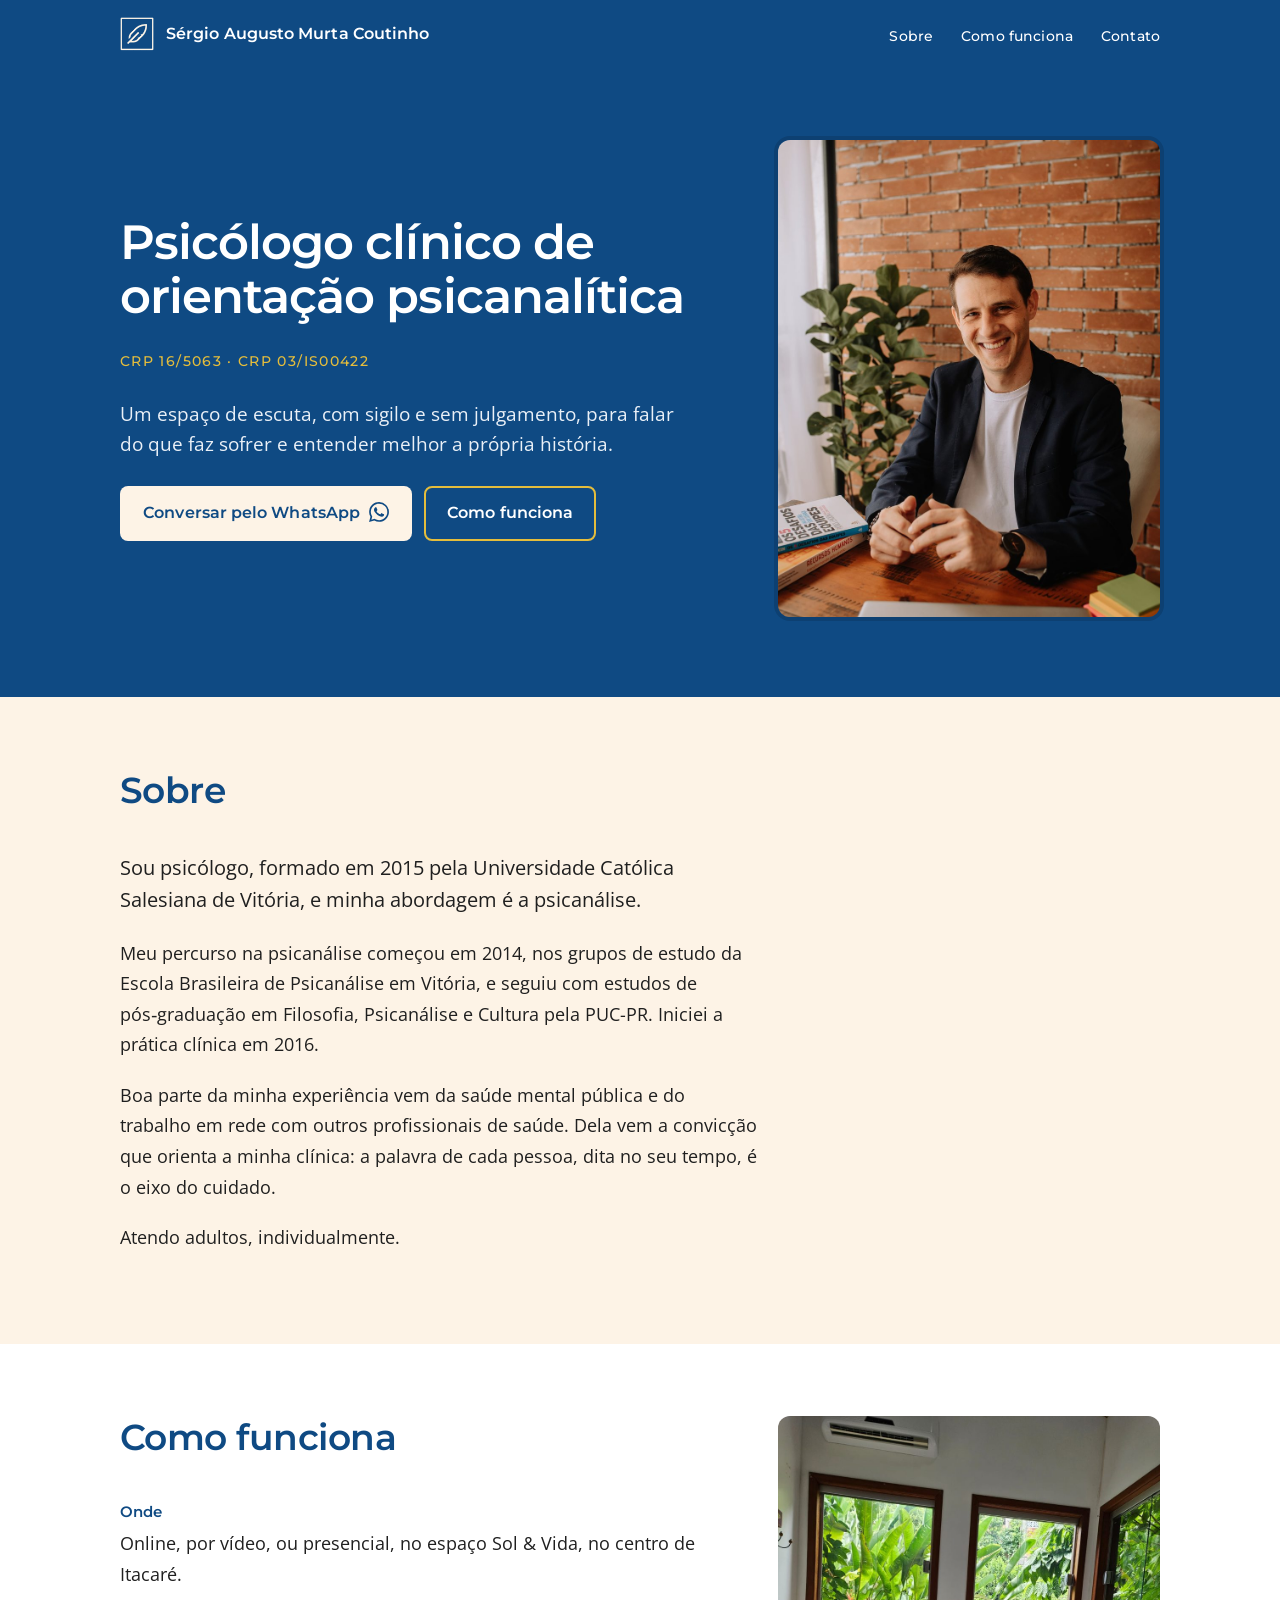
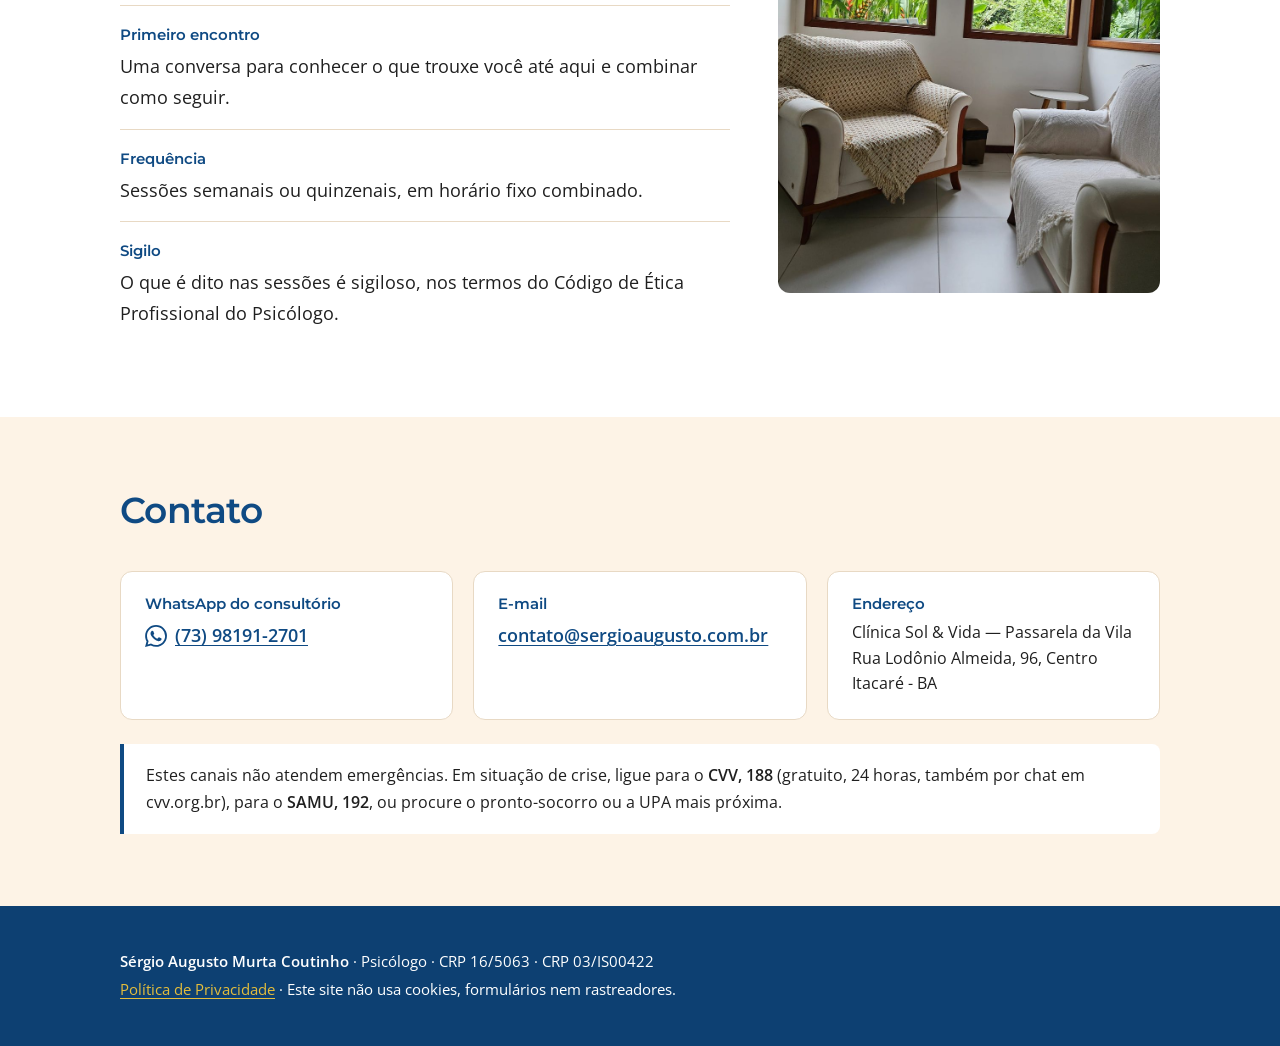
==== index.html @ 59d28454 "Site: botao do topo volta a dizer Conversar pelo WhatsApp" ====
<!doctype html>
<html lang="pt-BR">
<head>
<meta charset="utf-8">
<meta name="viewport" content="width=device-width, initial-scale=1">
<title>Sérgio Augusto Murta Coutinho · Psicólogo · Online e em Itacaré (BA)</title>
<meta name="description" content="Sérgio Augusto Murta Coutinho, psicólogo clínico de orientação psicanalítica (CRP 16/5063 · CRP 03/IS00422). Atendimento de adultos online e em Itacaré (BA).">
<meta http-equiv="Content-Security-Policy" content="default-src 'self'; img-src 'self'; style-src 'self' 'unsafe-inline'; font-src 'self'; script-src 'none'; object-src 'none'; base-uri 'self'; form-action 'none'">
<meta name="referrer" content="no-referrer">
<meta property="og:title" content="Sérgio Augusto Murta Coutinho · Psicólogo">
<meta property="og:description" content="Psicólogo clínico de orientação psicanalítica. Atendimento online e em Itacaré (BA).">
<meta property="og:image" content="https://sergioaugusto.com.br/assets/img/compartilhar.jpg">
<meta property="og:locale" content="pt_BR">
<meta property="og:url" content="https://sergioaugusto.com.br/">
<meta property="og:type" content="website">
<link rel="icon" href="/favicon.png" type="image/png">
<link rel="preload" href="/assets/fontes/OpenSans.woff2" as="font" type="font/woff2" crossorigin>
<link rel="preload" href="/assets/fontes/Montserrat.woff2" as="font" type="font/woff2" crossorigin>
<link rel="stylesheet" href="/assets/estilo.css">
</head>
<body>
<a class="pular" href="#conteudo">Pular para o conteúdo</a>

<header class="topo">
  <div class="conteiner">
    <a class="marca" href="/"><img src="/assets/img/pena.png" alt="" width="36" height="36">Sérgio Augusto Murta Coutinho</a>
    <nav aria-label="Seções"><ul class="menu">
      <li><a href="#sobre">Sobre</a></li>
      <li><a href="#como-funciona">Como funciona</a></li>
      <li><a href="#contato">Contato</a></li>
    </ul></nav>
  </div>
</header>

<main id="conteudo">
  <section class="inicio" id="inicio">
    <div class="conteiner duas">
      <div>
        <h1>Psicólogo clínico de orientação psicanalítica</h1>
        <p class="linha-prof">CRP 16/5063 · CRP 03/IS00422</p>
        <p class="resumo">Um espaço de escuta, com sigilo e sem julgamento, para falar do que faz sofrer e entender melhor a própria história.</p>
        <div class="acoes">
          <a class="botao" href="https://wa.me/5573981912701">Conversar pelo WhatsApp<svg class="icone" viewBox="0 0 24 24" width="20" height="20" aria-hidden="true" focusable="false"><path fill="currentColor" d="M17.472 14.382c-.297-.149-1.758-.867-2.03-.967-.273-.099-.471-.148-.67.15-.197.297-.767.966-.94 1.164-.173.199-.347.223-.644.075-.297-.15-1.255-.463-2.39-1.475-.883-.788-1.48-1.761-1.653-2.059-.173-.297-.018-.458.13-.606.134-.133.298-.347.446-.52.149-.174.198-.298.298-.497.099-.198.05-.371-.025-.52-.075-.149-.669-1.612-.916-2.207-.242-.579-.487-.5-.669-.51-.173-.008-.371-.01-.57-.01-.198 0-.52.074-.792.372-.272.297-1.04 1.016-1.04 2.479 0 1.462 1.065 2.875 1.213 3.074.149.198 2.096 3.2 5.077 4.487.709.306 1.262.489 1.694.625.712.227 1.36.195 1.871.118.571-.085 1.758-.719 2.006-1.413.248-.694.248-1.289.173-1.413-.074-.124-.272-.198-.57-.347m-5.421 7.403h-.004a9.87 9.87 0 01-5.031-1.378l-.361-.214-3.741.982.998-3.648-.235-.374a9.86 9.86 0 01-1.51-5.26c.001-5.45 4.436-9.884 9.888-9.884 2.64 0 5.122 1.03 6.988 2.898a9.825 9.825 0 012.893 6.994c-.003 5.45-4.437 9.884-9.885 9.884m8.413-18.297A11.815 11.815 0 0012.05 0C5.495 0 .16 5.335.157 11.892c0 2.096.547 4.142 1.588 5.945L.057 24l6.305-1.654a11.882 11.882 0 005.683 1.448h.005c6.554 0 11.89-5.335 11.893-11.893a11.821 11.821 0 00-3.48-8.413z"/></svg></a>
          <a class="botao secundario" href="#como-funciona">Como funciona</a>
        </div>
      </div>
      <img class="retrato" src="/assets/img/sergio-augusto.jpg" width="900" height="1125" alt="Sérgio Augusto Murta Coutinho sentado à mesa de trabalho, sorrindo.">
    </div>
  </section>

  <section id="sobre">
    <div class="conteiner leitura-sobre">
      <h2>Sobre</h2>
      <div class="leitura">
      <p class="abre">Sou psicólogo, formado em 2015 pela Universidade Católica Salesiana de Vitória, e minha abordagem é a psicanálise.</p>
      <p>Meu percurso na psicanálise começou em 2014, nos grupos de estudo da Escola Brasileira de Psicanálise em Vitória, e seguiu com estudos de pós&#8209;graduação em Filosofia, Psicanálise e Cultura pela PUC-PR. Iniciei a prática clínica em 2016.</p>
      <p>Boa parte da minha experiência vem da saúde mental pública e do trabalho em rede com outros profissionais de saúde. Dela vem a convicção que orienta a minha clínica: a palavra de cada pessoa, dita no seu tempo, é o eixo do cuidado.</p>
      <p>Atendo adultos, individualmente.</p>
      </div>
    </div>
  </section>

  <section id="como-funciona" class="alterna">
    <div class="conteiner duas">
      <div>
        <h2>Como funciona</h2>
        <ul class="passos">
          <li><strong>Onde</strong>Online, por vídeo, ou presencial, no espaço Sol &amp; Vida, no centro de Itacaré.</li>
          <li><strong>Primeiro encontro</strong>Uma conversa para conhecer o que trouxe você até aqui e combinar como seguir.</li>
          <li><strong>Frequência</strong>Sessões semanais ou quinzenais, em horário fixo combinado.</li>
          <li><strong>Sigilo</strong>O que é dito nas sessões é sigiloso, nos termos do Código de Ética Profissional do Psicólogo.</li>
        </ul>
      </div>
      <img class="foto" src="/assets/img/sala.jpg" width="900" height="1125" alt="Sala de atendimento com duas poltronas claras e janelas voltadas para o verde.">
    </div>
  </section>

  <section id="contato">
    <div class="conteiner">
      <h2>Contato</h2>
      <div class="contatos">
        <div class="cartao"><h3>WhatsApp do consultório</h3><a href="https://wa.me/5573981912701"><svg class="icone" viewBox="0 0 24 24" width="22" height="22" aria-hidden="true" focusable="false"><path fill="currentColor" d="M17.472 14.382c-.297-.149-1.758-.867-2.03-.967-.273-.099-.471-.148-.67.15-.197.297-.767.966-.94 1.164-.173.199-.347.223-.644.075-.297-.15-1.255-.463-2.39-1.475-.883-.788-1.48-1.761-1.653-2.059-.173-.297-.018-.458.13-.606.134-.133.298-.347.446-.52.149-.174.198-.298.298-.497.099-.198.05-.371-.025-.52-.075-.149-.669-1.612-.916-2.207-.242-.579-.487-.5-.669-.51-.173-.008-.371-.01-.57-.01-.198 0-.52.074-.792.372-.272.297-1.04 1.016-1.04 2.479 0 1.462 1.065 2.875 1.213 3.074.149.198 2.096 3.2 5.077 4.487.709.306 1.262.489 1.694.625.712.227 1.36.195 1.871.118.571-.085 1.758-.719 2.006-1.413.248-.694.248-1.289.173-1.413-.074-.124-.272-.198-.57-.347m-5.421 7.403h-.004a9.87 9.87 0 01-5.031-1.378l-.361-.214-3.741.982.998-3.648-.235-.374a9.86 9.86 0 01-1.51-5.26c.001-5.45 4.436-9.884 9.888-9.884 2.64 0 5.122 1.03 6.988 2.898a9.825 9.825 0 012.893 6.994c-.003 5.45-4.437 9.884-9.885 9.884m8.413-18.297A11.815 11.815 0 0012.05 0C5.495 0 .16 5.335.157 11.892c0 2.096.547 4.142 1.588 5.945L.057 24l6.305-1.654a11.882 11.882 0 005.683 1.448h.005c6.554 0 11.89-5.335 11.893-11.893a11.821 11.821 0 00-3.48-8.413z"/></svg>(73) 98191-2701</a></div>
        <div class="cartao"><h3>E-mail</h3><a href="mailto:contato@sergioaugusto.com.br">contato@sergioaugusto.com.br</a></div>
        <div class="cartao"><h3>Endereço</h3><p>Clínica Sol &amp; Vida — Passarela da Vila<br>Rua Lodônio Almeida, 96, Centro<br>Itacaré - BA</p></div>
      </div>
      <p class="aviso">Estes canais não atendem emergências. Em situação de crise, ligue para o <strong>CVV, 188</strong> (gratuito, 24 horas, também por chat em cvv.org.br), para o <strong>SAMU, 192</strong>, ou procure o pronto-socorro ou a UPA mais próxima.</p>
    </div>
  </section>
</main>

<footer class="rodape">
  <div class="conteiner">
    <p><strong>Sérgio Augusto Murta Coutinho</strong> · Psicólogo · CRP 16/5063 · CRP 03/IS00422</p>
    <p><a href="/privacidade/">Política de Privacidade</a> · Este site não usa cookies, formulários nem rastreadores.</p>
  </div>
</footer>
</body>
</html>
---- assets/estilo.css ----
/* Design System Murta — fontes servidas pelo próprio site (OFL, woff2 latino), nenhum serviço externo */
@font-face{font-family:"Montserrat";src:url("fontes/Montserrat.woff2") format("woff2");font-weight:100 900;font-display:swap}
@font-face{font-family:"Open Sans";src:url("fontes/OpenSans.woff2") format("woff2");font-weight:300 800;font-display:swap}

:root{
  --azul:#0F4A83;
  --folhagem:#0D4072;
  --creme:#FDF3E6;
  --dourado:#E4BD3C; /* só sobre azul */
  --tinta:#1F1F1F;
  --tinta-2:#4A4A4A;
  --borda:#E8D9C4;
  --larg:68rem;
  --leitura:40rem;   /* ~70 caracteres por linha */
}
*{box-sizing:border-box}
html{scroll-behavior:smooth;-webkit-text-size-adjust:100%}
body{margin:0;font-family:"Open Sans",system-ui,-apple-system,"Segoe UI",Roboto,sans-serif;font-weight:400;font-size:1.125rem;line-height:1.7;color:var(--tinta);background:var(--creme);-webkit-font-smoothing:antialiased;text-rendering:optimizeLegibility}
h1,h2,h3{font-family:"Montserrat",system-ui,sans-serif;font-weight:600;line-height:1.2;letter-spacing:-.015em;color:var(--azul);margin:0 0 .6em;text-wrap:balance}
h2{font-size:clamp(1.65rem,1.2rem + 1.6vw,2.25rem);margin-bottom:1.1em}
h3{font-size:.95rem;font-weight:600;letter-spacing:0}
p{margin:0 0 1.1em;text-wrap:pretty}
strong{font-weight:600}
a{color:var(--azul);text-underline-offset:3px;text-decoration-thickness:1px}
a:focus-visible,.botao:focus-visible{outline:3px solid var(--dourado);outline-offset:3px}
img{max-width:100%;height:auto;display:block}
.pular{position:absolute;left:-999px}
.pular:focus{left:1rem;top:1rem;background:#fff;padding:.5rem 1rem;z-index:10}
.conteiner{max-width:var(--larg);margin:0 auto;padding:0 1.5rem}

/* Cabeçalho (azul: dourado permitido) */
.topo{background:var(--azul);color:#fff;position:sticky;top:0;z-index:5}
.topo .conteiner{display:flex;align-items:center;justify-content:space-between;gap:1rem;min-height:4.25rem}
.marca{display:flex;align-items:center;gap:.75rem;color:#fff;text-decoration:none;font-family:"Montserrat",sans-serif;font-weight:600;font-size:1rem;letter-spacing:.005em}
.marca img{width:34px;height:34px}
.menu{display:flex;flex-wrap:wrap;gap:.25rem 1.75rem;list-style:none;margin:0;padding:0}
.menu a{color:#fff;text-decoration:none;font-family:"Montserrat",sans-serif;font-weight:500;font-size:.9rem;letter-spacing:.01em}
.menu a:hover{color:var(--dourado)}

/* Início */
.inicio{background:var(--azul);color:#fff;padding:4.5rem 0 5rem}
.inicio .duas{align-items:center}
.inicio h1{color:#fff;font-size:clamp(2rem,1.3rem + 2.6vw,3rem);line-height:1.12;letter-spacing:-.02em;margin-bottom:.55em;max-width:15em}
.linha-prof{font-family:"Montserrat",sans-serif;color:var(--dourado);font-weight:500;letter-spacing:.1em;font-size:.85rem;margin-bottom:1.6rem}
.inicio .resumo{font-size:1.2rem;line-height:1.6;color:#EAF0F7;max-width:30em;margin-bottom:1.6rem}
.inicio .retrato{border-radius:.75rem;box-shadow:0 0 0 4px var(--folhagem)}
.acoes{display:flex;flex-wrap:wrap;gap:.75rem}
.botao{display:inline-block;background:var(--creme);color:var(--azul);font-family:"Montserrat",sans-serif;font-weight:600;font-size:.98rem;letter-spacing:.005em;padding:.9rem 1.45rem;border-radius:.5rem;text-decoration:none}
.botao:hover{background:#fff}
.botao .icone{display:inline-block;vertical-align:-.28em;margin-left:.55rem}
.cartao .icone{display:inline-block;vertical-align:-.3em;margin-right:.5rem}
.botao.secundario{background:transparent;color:#fff;border:2px solid var(--dourado);padding:calc(.9rem - 2px) calc(1.45rem - 2px)}

/* Seções sobre creme (sem dourado) */
section{padding:4.5rem 0;scroll-margin-top:4.5rem}
section.alterna{background:#fff}
.duas{display:grid;grid-template-columns:minmax(0,1.6fr) minmax(0,1fr);gap:3rem;align-items:start}
.leitura{max-width:var(--leitura)}
.abre{font-size:1.25rem;line-height:1.6;color:var(--tinta)}
.foto{border-radius:.75rem}

/* Como funciona: um item por parágrafo, com a palavra-chave em destaque */
.passos{list-style:none;margin:0;padding:0}
.passos li{padding:1rem 0;border-top:1px solid var(--borda)}
.passos li:first-child{border-top:0;padding-top:0}
.passos strong{display:block;font-family:"Montserrat",sans-serif;font-weight:600;font-size:.95rem;color:var(--azul);margin-bottom:.2rem}

/* Contato */
.contatos{display:grid;grid-template-columns:repeat(auto-fit,minmax(16rem,1fr));gap:1.25rem;margin:0 0 1.5rem}
.cartao{background:#fff;border:1px solid var(--borda);border-radius:.75rem;padding:1.4rem 1.5rem}
.cartao h3{font-size:.95rem;color:var(--azul);margin-bottom:.45rem}
.cartao a{font-weight:600;font-size:1.1rem;word-break:break-word}
.cartao p{font-size:1rem;line-height:1.6;margin:0}
.aviso{border-left:4px solid var(--azul);background:#fff;padding:1.1rem 1.4rem;border-radius:0 .5rem .5rem 0;font-size:1rem;margin:0}

/* Marcador de revisão: some quando todo [VERIFICAR] for resolvido */
.verificar{background:#FFF1B8;color:#5A4500;padding:0 .25em;border-radius:.2em;font-weight:600}

/* Rodapé (azul: dourado permitido) */
.rodape{background:var(--folhagem);color:#fff;padding:2.5rem 0;font-size:.92rem;line-height:1.6}
.rodape a{color:var(--dourado)}
.rodape p{margin:.3em 0}

/* Página de privacidade */
.texto-legal{max-width:46rem}
.texto-legal h1{font-size:clamp(1.9rem,1.3rem + 2vw,2.5rem);letter-spacing:-.02em}
.texto-legal h2{font-size:1.3rem;margin:2.4rem 0 .7rem;letter-spacing:-.01em}
.texto-legal h2.parte{font-size:1.75rem;margin-top:3.5rem;padding-top:2rem;border-top:1px solid var(--borda)}
.texto-legal ul{padding-left:1.25rem}
.texto-legal li{margin-bottom:.5rem}
.texto-legal .ficha{background:#fff;border:1px solid var(--borda);border-radius:.75rem;padding:1.25rem 1.5rem;font-size:1rem}
.texto-legal .ficha dl{display:grid;grid-template-columns:max-content 1fr;gap:.6rem 1.25rem;margin:0}
.texto-legal .ficha dt{font-family:"Montserrat",sans-serif;font-weight:600;font-size:.875rem;color:var(--azul);padding-top:.15em;max-width:14rem}
.texto-legal .ficha dd{margin:0}
.texto-legal table{border-collapse:collapse;table-layout:fixed;width:100%;font-size:1rem;line-height:1.55;margin:1rem 0 1.4rem;background:#fff}
.texto-legal th,.texto-legal td{border:1px solid var(--borda);padding:.7rem .85rem;text-align:left;vertical-align:top}
.texto-legal th:first-child,.texto-legal td:first-child{width:52%}
.texto-legal th{font-family:"Montserrat",sans-serif;font-weight:600;font-size:.92rem;color:var(--azul)}

@media (max-width:720px){
  body{font-size:1.0625rem}
  section{padding:3.5rem 0}
  .inicio{padding:2.5rem 0 3.5rem}
  .duas{grid-template-columns:1fr;gap:2rem}
  .inicio .retrato{max-width:18rem;order:-1}
  .inicio .resumo{font-size:1.1rem}
  .abre{font-size:1.15rem}
  .foto{max-width:20rem}
  .menu{display:none} /* em celular a página é curta; a navegação é a rolagem */
  .conteiner{padding:0 1.25rem}
  .texto-legal .ficha dl{grid-template-columns:1fr;gap:.15rem}
  .texto-legal .ficha dd{margin-bottom:.6rem}
}
@media (prefers-reduced-motion:reduce){html{scroll-behavior:auto}}
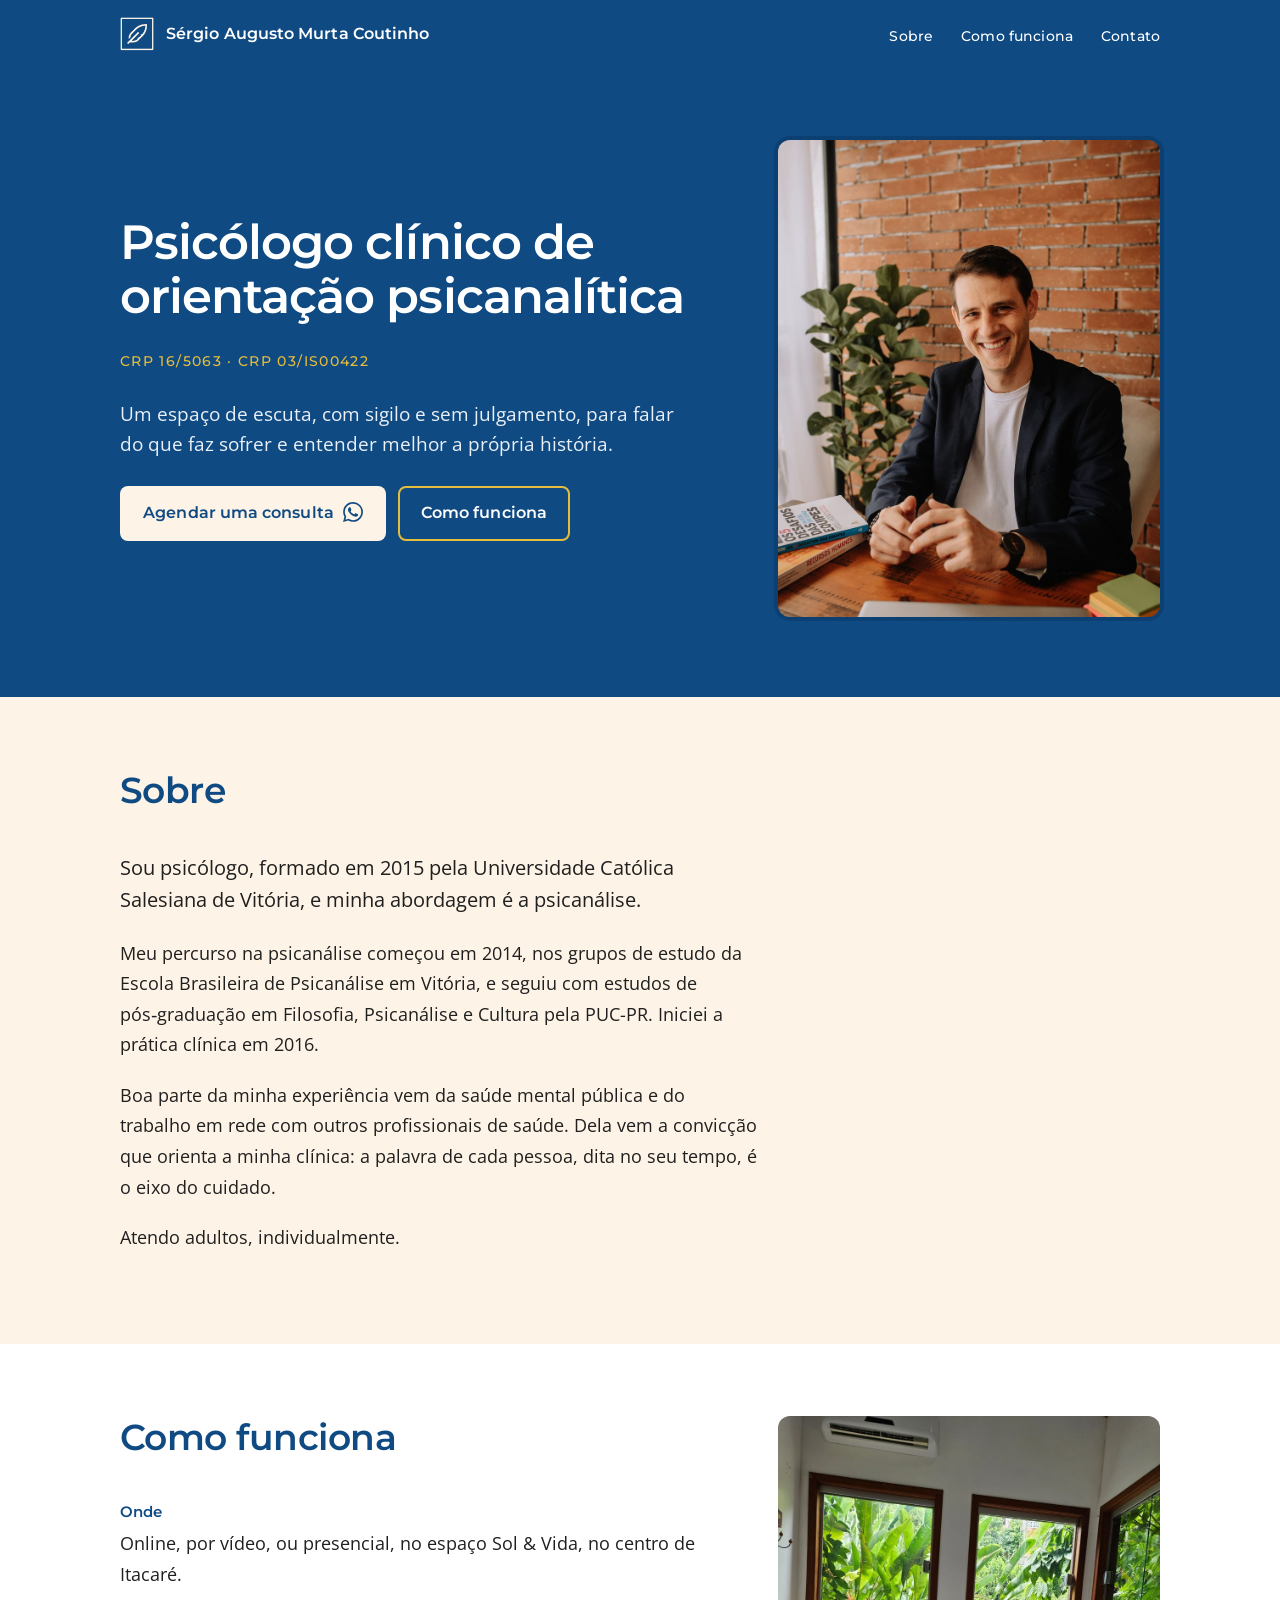
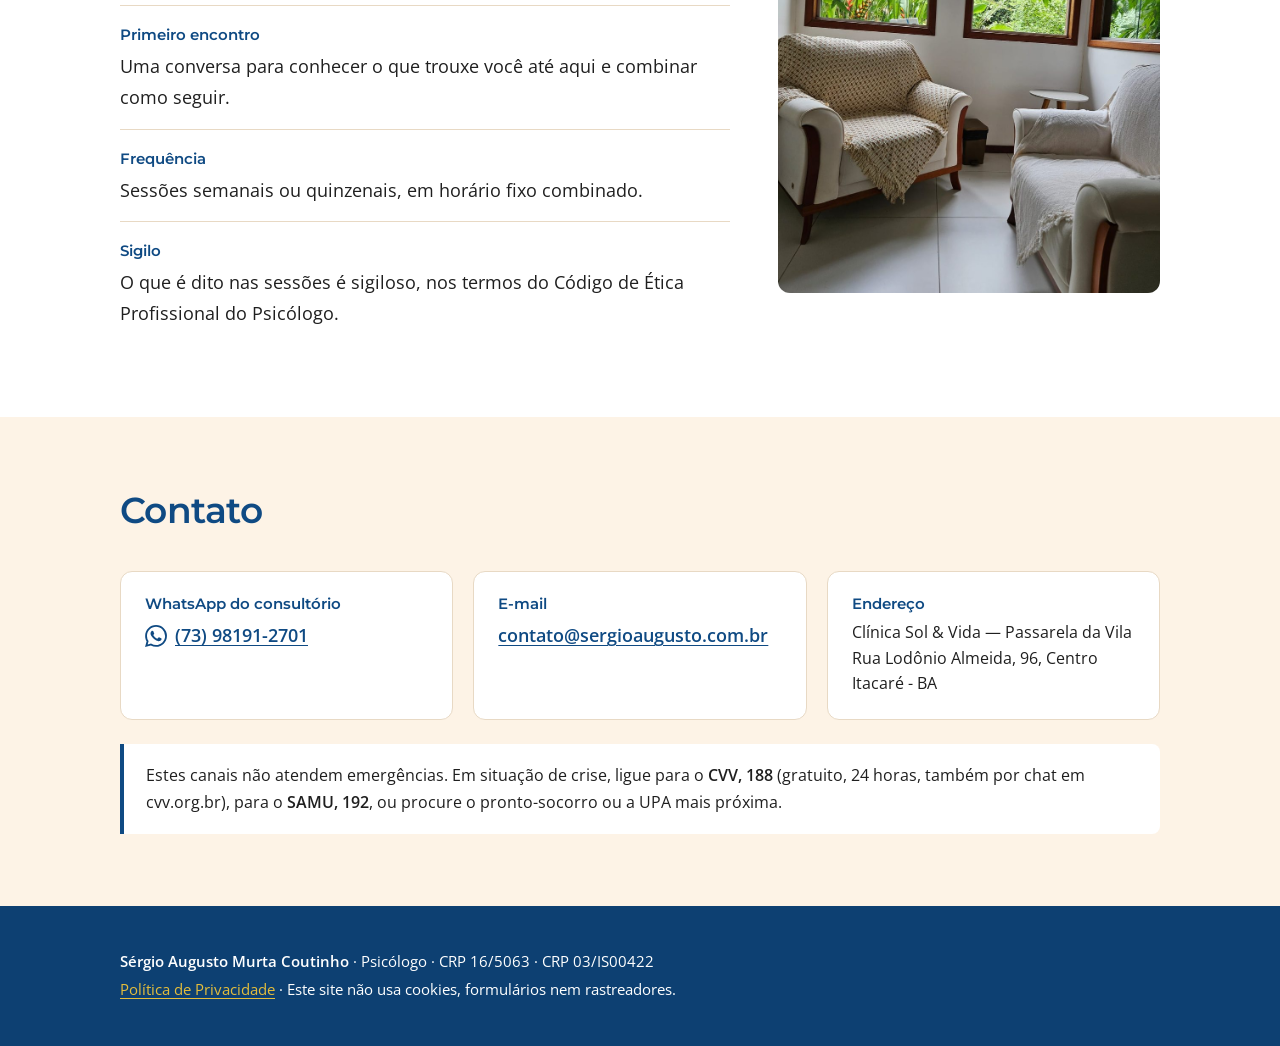
==== commit 3268eb4a: "Site: botao do topo diz Agendar uma consulta" ====
--- a/index.html
+++ b/index.html
@@ -40,7 +40,7 @@
         <p class="linha-prof">CRP 16/5063 · CRP 03/IS00422</p>
         <p class="resumo">Um espaço de escuta, com sigilo e sem julgamento, para falar do que faz sofrer e entender melhor a própria história.</p>
         <div class="acoes">
-          <a class="botao" href="https://wa.me/5573981912701">Conversar pelo WhatsApp<svg class="icone" viewBox="0 0 24 24" width="20" height="20" aria-hidden="true" focusable="false"><path fill="currentColor" d="M17.472 14.382c-.297-.149-1.758-.867-2.03-.967-.273-.099-.471-.148-.67.15-.197.297-.767.966-.94 1.164-.173.199-.347.223-.644.075-.297-.15-1.255-.463-2.39-1.475-.883-.788-1.48-1.761-1.653-2.059-.173-.297-.018-.458.13-.606.134-.133.298-.347.446-.52.149-.174.198-.298.298-.497.099-.198.05-.371-.025-.52-.075-.149-.669-1.612-.916-2.207-.242-.579-.487-.5-.669-.51-.173-.008-.371-.01-.57-.01-.198 0-.52.074-.792.372-.272.297-1.04 1.016-1.04 2.479 0 1.462 1.065 2.875 1.213 3.074.149.198 2.096 3.2 5.077 4.487.709.306 1.262.489 1.694.625.712.227 1.36.195 1.871.118.571-.085 1.758-.719 2.006-1.413.248-.694.248-1.289.173-1.413-.074-.124-.272-.198-.57-.347m-5.421 7.403h-.004a9.87 9.87 0 01-5.031-1.378l-.361-.214-3.741.982.998-3.648-.235-.374a9.86 9.86 0 01-1.51-5.26c.001-5.45 4.436-9.884 9.888-9.884 2.64 0 5.122 1.03 6.988 2.898a9.825 9.825 0 012.893 6.994c-.003 5.45-4.437 9.884-9.885 9.884m8.413-18.297A11.815 11.815 0 0012.05 0C5.495 0 .16 5.335.157 11.892c0 2.096.547 4.142 1.588 5.945L.057 24l6.305-1.654a11.882 11.882 0 005.683 1.448h.005c6.554 0 11.89-5.335 11.893-11.893a11.821 11.821 0 00-3.48-8.413z"/></svg></a>
+          <a class="botao" href="https://wa.me/5573981912701">Agendar uma consulta<svg class="icone" viewBox="0 0 24 24" width="20" height="20" aria-hidden="true" focusable="false"><path fill="currentColor" d="M17.472 14.382c-.297-.149-1.758-.867-2.03-.967-.273-.099-.471-.148-.67.15-.197.297-.767.966-.94 1.164-.173.199-.347.223-.644.075-.297-.15-1.255-.463-2.39-1.475-.883-.788-1.48-1.761-1.653-2.059-.173-.297-.018-.458.13-.606.134-.133.298-.347.446-.52.149-.174.198-.298.298-.497.099-.198.05-.371-.025-.52-.075-.149-.669-1.612-.916-2.207-.242-.579-.487-.5-.669-.51-.173-.008-.371-.01-.57-.01-.198 0-.52.074-.792.372-.272.297-1.04 1.016-1.04 2.479 0 1.462 1.065 2.875 1.213 3.074.149.198 2.096 3.2 5.077 4.487.709.306 1.262.489 1.694.625.712.227 1.36.195 1.871.118.571-.085 1.758-.719 2.006-1.413.248-.694.248-1.289.173-1.413-.074-.124-.272-.198-.57-.347m-5.421 7.403h-.004a9.87 9.87 0 01-5.031-1.378l-.361-.214-3.741.982.998-3.648-.235-.374a9.86 9.86 0 01-1.51-5.26c.001-5.45 4.436-9.884 9.888-9.884 2.64 0 5.122 1.03 6.988 2.898a9.825 9.825 0 012.893 6.994c-.003 5.45-4.437 9.884-9.885 9.884m8.413-18.297A11.815 11.815 0 0012.05 0C5.495 0 .16 5.335.157 11.892c0 2.096.547 4.142 1.588 5.945L.057 24l6.305-1.654a11.882 11.882 0 005.683 1.448h.005c6.554 0 11.89-5.335 11.893-11.893a11.821 11.821 0 00-3.48-8.413z"/></svg></a>
           <a class="botao secundario" href="#como-funciona">Como funciona</a>
         </div>
       </div>
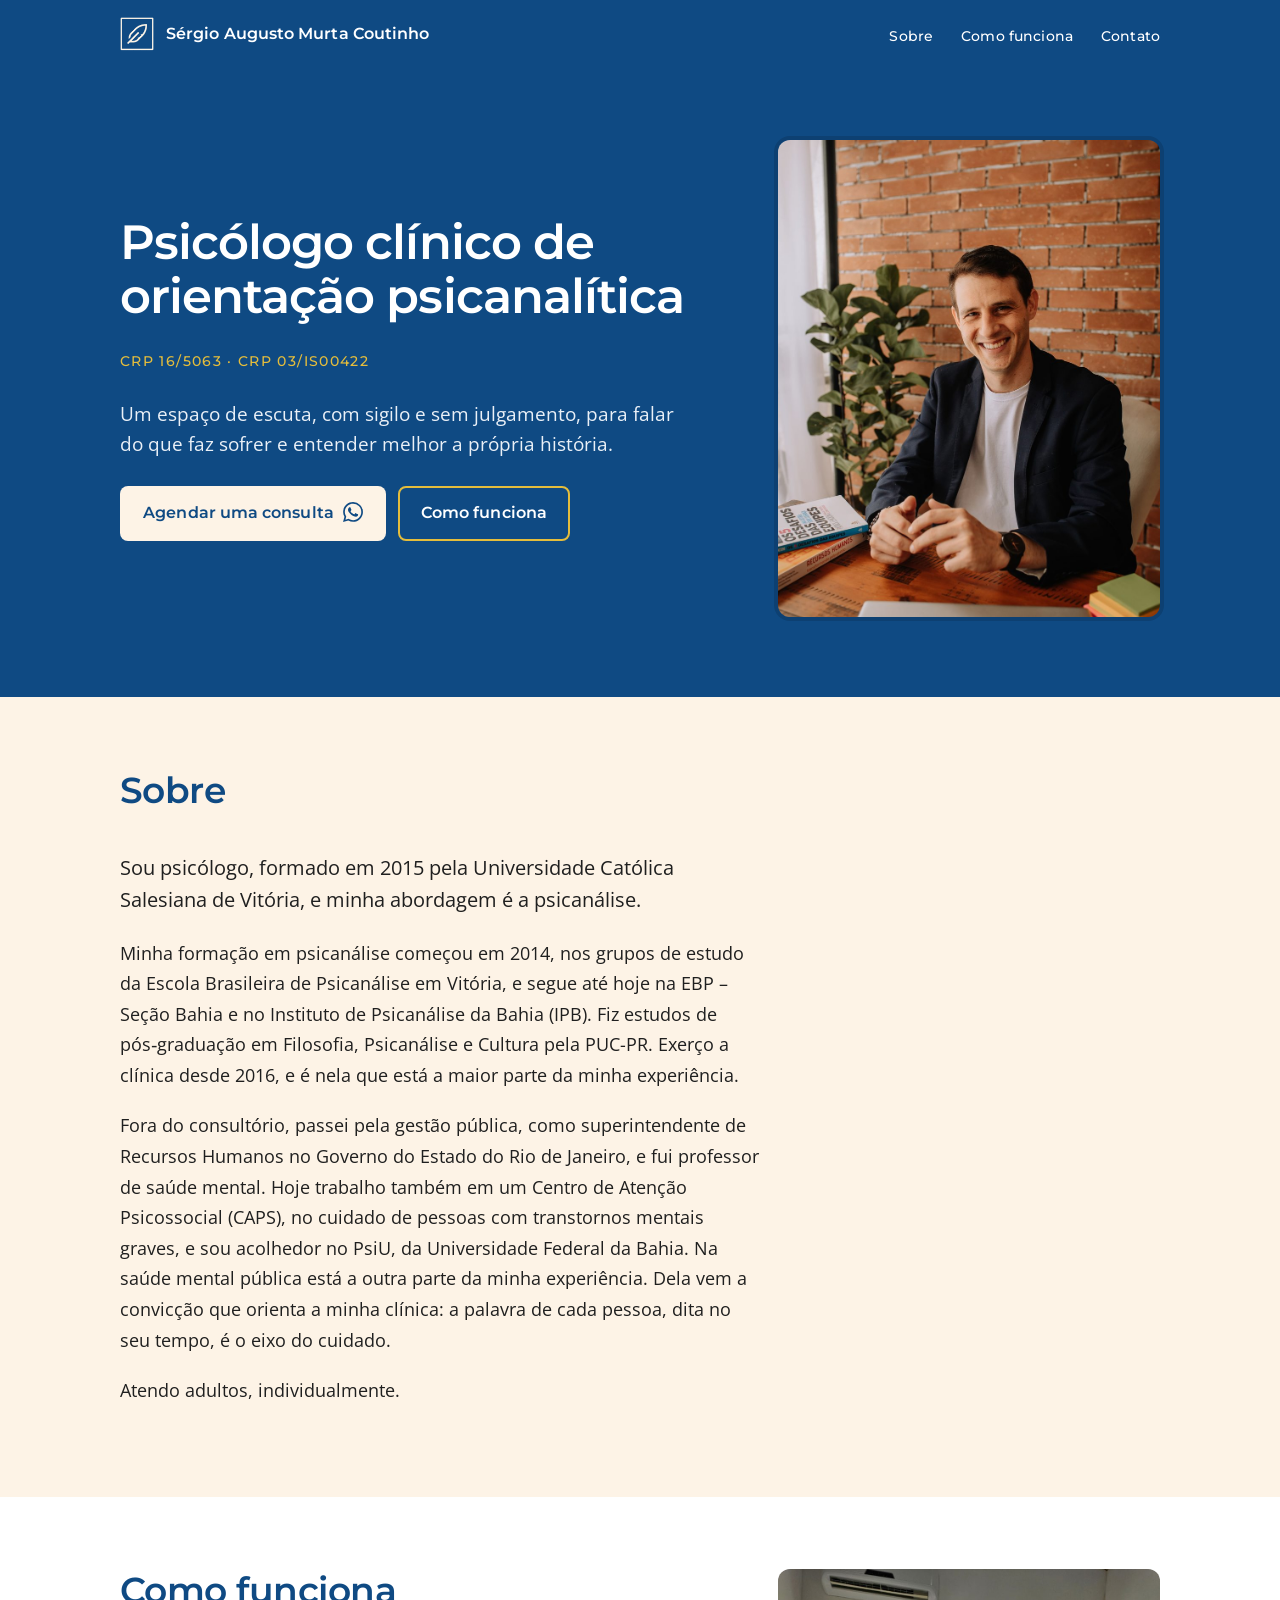
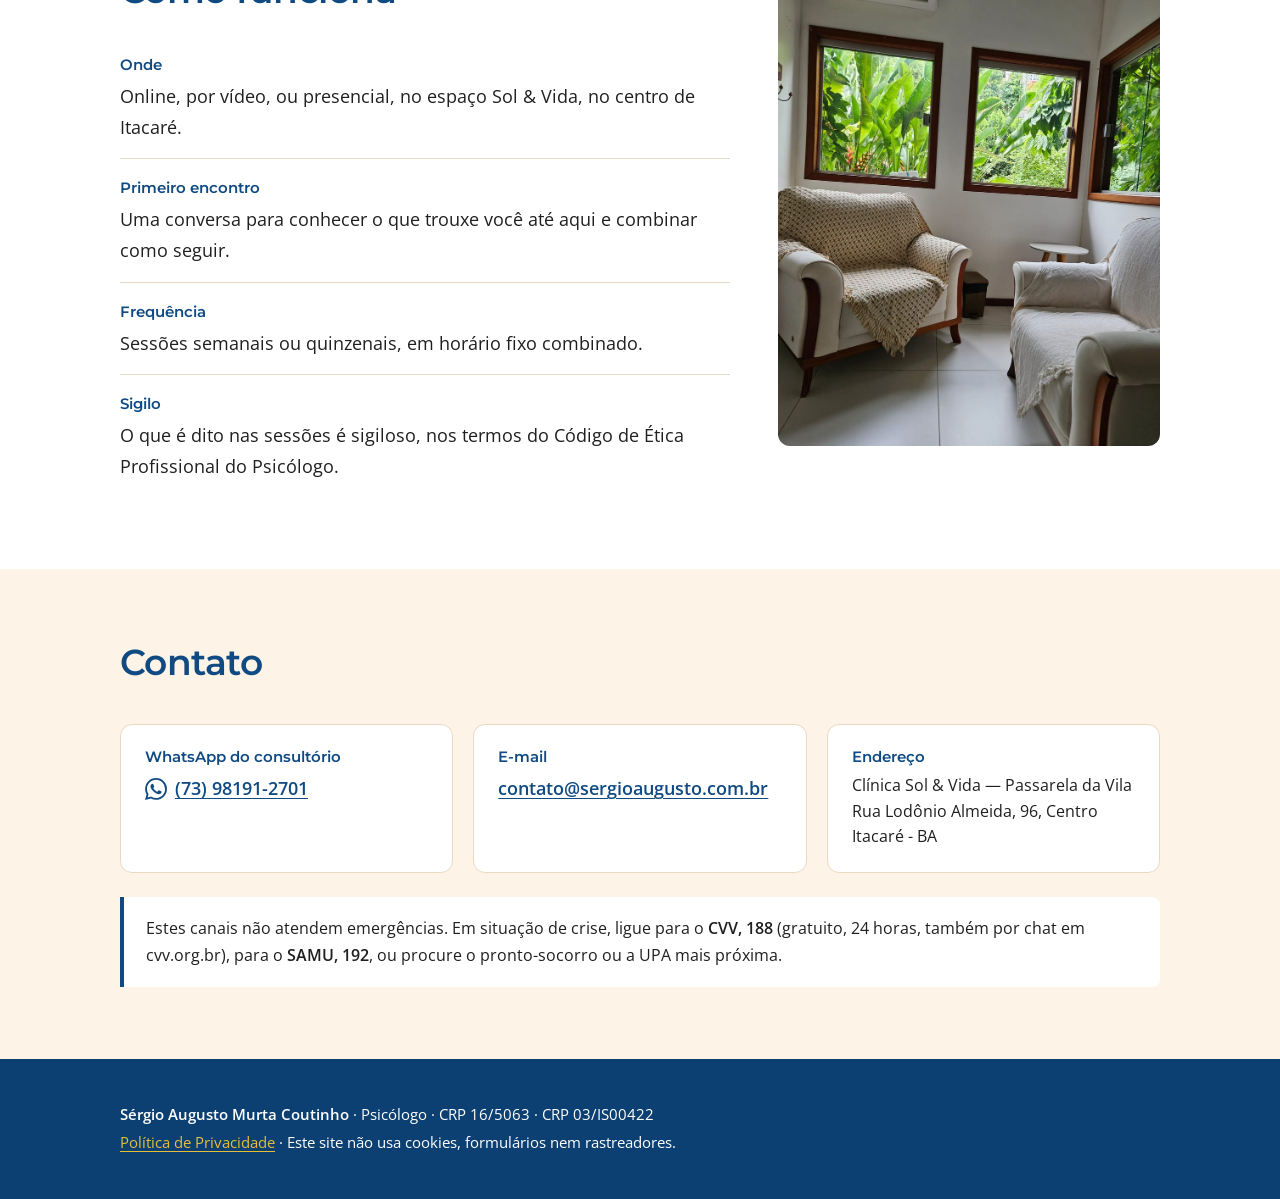
==== commit 25f65b4e: "Site: Sobre com formacao atual na EBP-BA e IPB, clinica como experiencia principal, CAPS, PsiU e doc" ====
--- a/index.html
+++ b/index.html
@@ -53,8 +53,8 @@
       <h2>Sobre</h2>
       <div class="leitura">
       <p class="abre">Sou psicólogo, formado em 2015 pela Universidade Católica Salesiana de Vitória, e minha abordagem é a psicanálise.</p>
-      <p>Meu percurso na psicanálise começou em 2014, nos grupos de estudo da Escola Brasileira de Psicanálise em Vitória, e seguiu com estudos de pós&#8209;graduação em Filosofia, Psicanálise e Cultura pela PUC-PR. Iniciei a prática clínica em 2016.</p>
-      <p>Boa parte da minha experiência vem da saúde mental pública e do trabalho em rede com outros profissionais de saúde. Dela vem a convicção que orienta a minha clínica: a palavra de cada pessoa, dita no seu tempo, é o eixo do cuidado.</p>
+      <p>Minha formação em psicanálise começou em 2014, nos grupos de estudo da Escola Brasileira de Psicanálise em Vitória, e segue até hoje na EBP – Seção Bahia e no Instituto de Psicanálise da Bahia (IPB). Fiz estudos de pós&#8209;graduação em Filosofia, Psicanálise e Cultura pela PUC-PR. Exerço a clínica desde 2016, e é nela que está a maior parte da minha experiência.</p>
+      <p>Fora do consultório, passei pela gestão pública, como superintendente de Recursos Humanos no Governo do Estado do Rio de Janeiro, e fui professor de saúde mental. Hoje trabalho também em um Centro de Atenção Psicossocial (CAPS), no cuidado de pessoas com transtornos mentais graves, e sou acolhedor no PsiU, da Universidade Federal da Bahia. Na saúde mental pública está a outra parte da minha experiência. Dela vem a convicção que orienta a minha clínica: a palavra de cada pessoa, dita no seu tempo, é o eixo do cuidado.</p>
       <p>Atendo adultos, individualmente.</p>
       </div>
     </div>
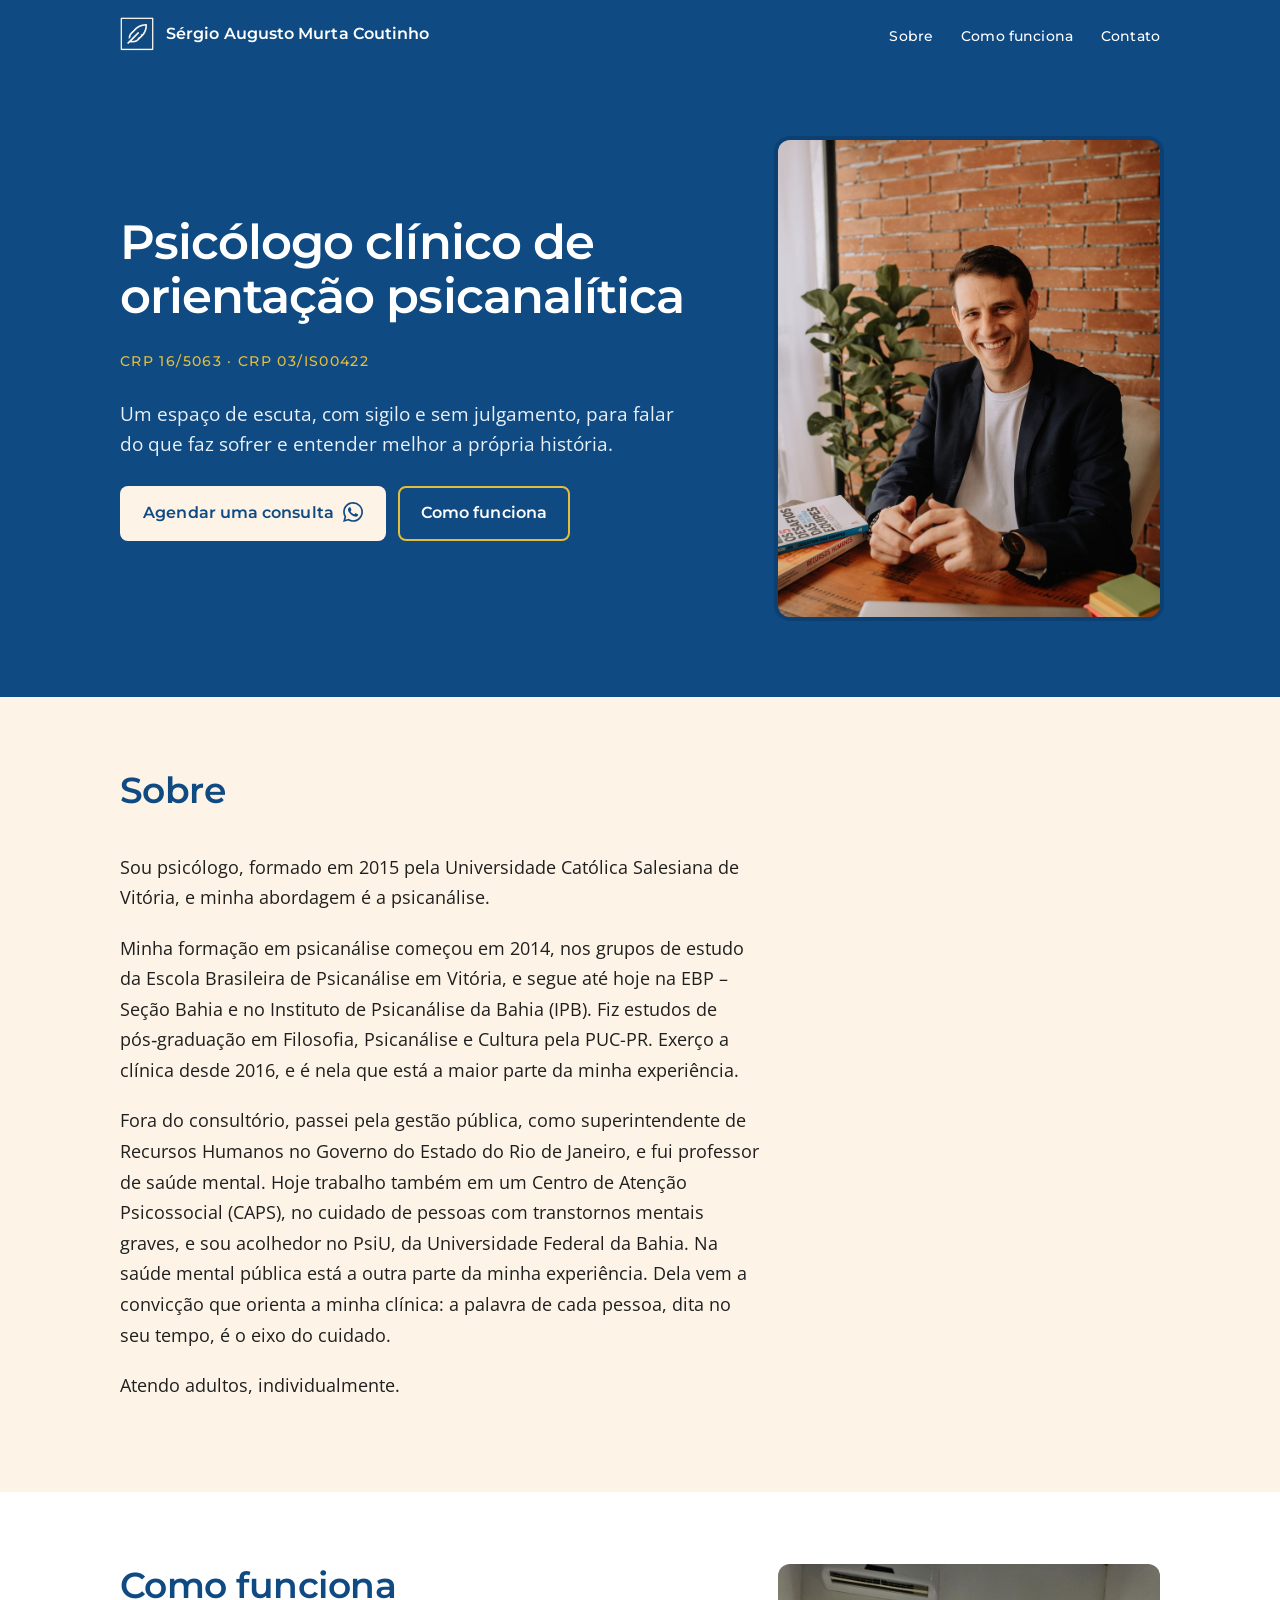
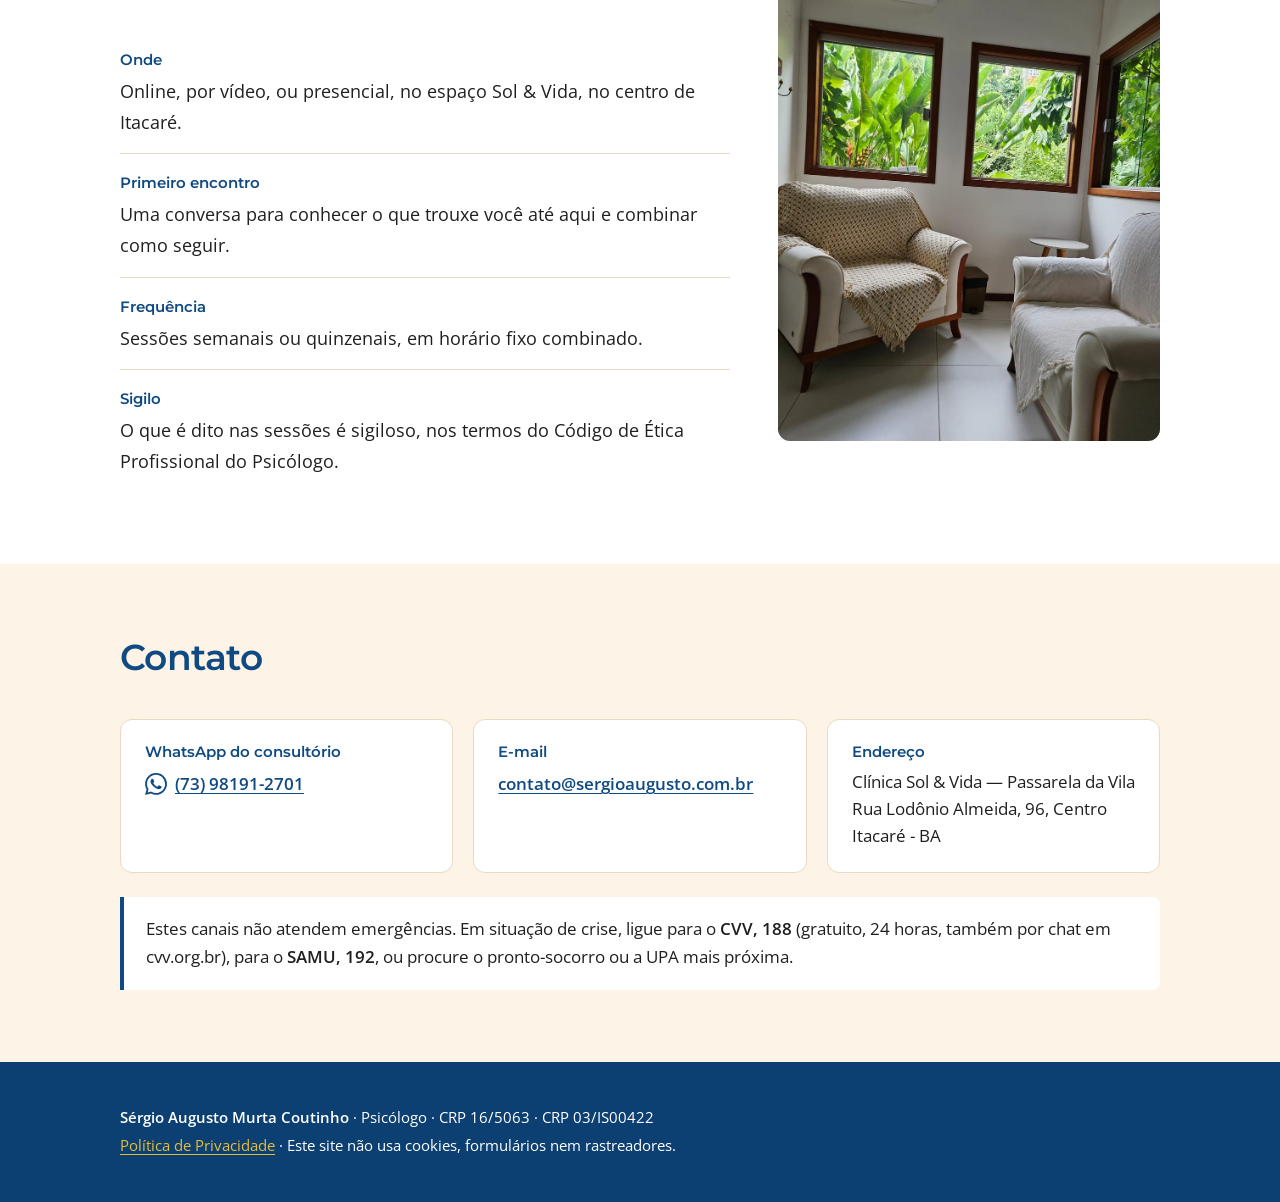
==== commit 8dd3568b: "Site: Sobre com todos os paragrafos no mesmo tamanho e cartoes do Contato com letra igual Co-Authore" ====
--- a/index.html
+++ b/index.html
@@ -49,10 +49,10 @@
   </section>
 
   <section id="sobre">
-    <div class="conteiner leitura-sobre">
+    <div class="conteiner">
       <h2>Sobre</h2>
       <div class="leitura">
-      <p class="abre">Sou psicólogo, formado em 2015 pela Universidade Católica Salesiana de Vitória, e minha abordagem é a psicanálise.</p>
+      <p>Sou psicólogo, formado em 2015 pela Universidade Católica Salesiana de Vitória, e minha abordagem é a psicanálise.</p>
       <p>Minha formação em psicanálise começou em 2014, nos grupos de estudo da Escola Brasileira de Psicanálise em Vitória, e segue até hoje na EBP – Seção Bahia e no Instituto de Psicanálise da Bahia (IPB). Fiz estudos de pós&#8209;graduação em Filosofia, Psicanálise e Cultura pela PUC-PR. Exerço a clínica desde 2016, e é nela que está a maior parte da minha experiência.</p>
       <p>Fora do consultório, passei pela gestão pública, como superintendente de Recursos Humanos no Governo do Estado do Rio de Janeiro, e fui professor de saúde mental. Hoje trabalho também em um Centro de Atenção Psicossocial (CAPS), no cuidado de pessoas com transtornos mentais graves, e sou acolhedor no PsiU, da Universidade Federal da Bahia. Na saúde mental pública está a outra parte da minha experiência. Dela vem a convicção que orienta a minha clínica: a palavra de cada pessoa, dita no seu tempo, é o eixo do cuidado.</p>
       <p>Atendo adultos, individualmente.</p>
--- a/assets/estilo.css
+++ b/assets/estilo.css
@@ -56,7 +56,6 @@
 section.alterna{background:#fff}
 .duas{display:grid;grid-template-columns:minmax(0,1.6fr) minmax(0,1fr);gap:3rem;align-items:start}
 .leitura{max-width:var(--leitura)}
-.abre{font-size:1.25rem;line-height:1.6;color:var(--tinta)}
 .foto{border-radius:.75rem}
 
 /* Como funciona: um item por parágrafo, com a palavra-chave em destaque */
@@ -69,9 +68,9 @@
 .contatos{display:grid;grid-template-columns:repeat(auto-fit,minmax(16rem,1fr));gap:1.25rem;margin:0 0 1.5rem}
 .cartao{background:#fff;border:1px solid var(--borda);border-radius:.75rem;padding:1.4rem 1.5rem}
 .cartao h3{font-size:.95rem;color:var(--azul);margin-bottom:.45rem}
-.cartao a{font-weight:600;font-size:1.1rem;word-break:break-word}
-.cartao p{font-size:1rem;line-height:1.6;margin:0}
-.aviso{border-left:4px solid var(--azul);background:#fff;padding:1.1rem 1.4rem;border-radius:0 .5rem .5rem 0;font-size:1rem;margin:0}
+.cartao a{font-weight:600;font-size:1.0625rem;word-break:break-word}
+.cartao p{font-size:1.0625rem;line-height:1.6;margin:0}
+.aviso{border-left:4px solid var(--azul);background:#fff;padding:1.1rem 1.4rem;border-radius:0 .5rem .5rem 0;font-size:1.0625rem;margin:0}
 
 /* Marcador de revisão: some quando todo [VERIFICAR] for resolvido */
 .verificar{background:#FFF1B8;color:#5A4500;padding:0 .25em;border-radius:.2em;font-weight:600}
@@ -104,7 +103,6 @@
   .duas{grid-template-columns:1fr;gap:2rem}
   .inicio .retrato{max-width:18rem;order:-1}
   .inicio .resumo{font-size:1.1rem}
-  .abre{font-size:1.15rem}
   .foto{max-width:20rem}
   .menu{display:none} /* em celular a página é curta; a navegação é a rolagem */
   .conteiner{padding:0 1.25rem}
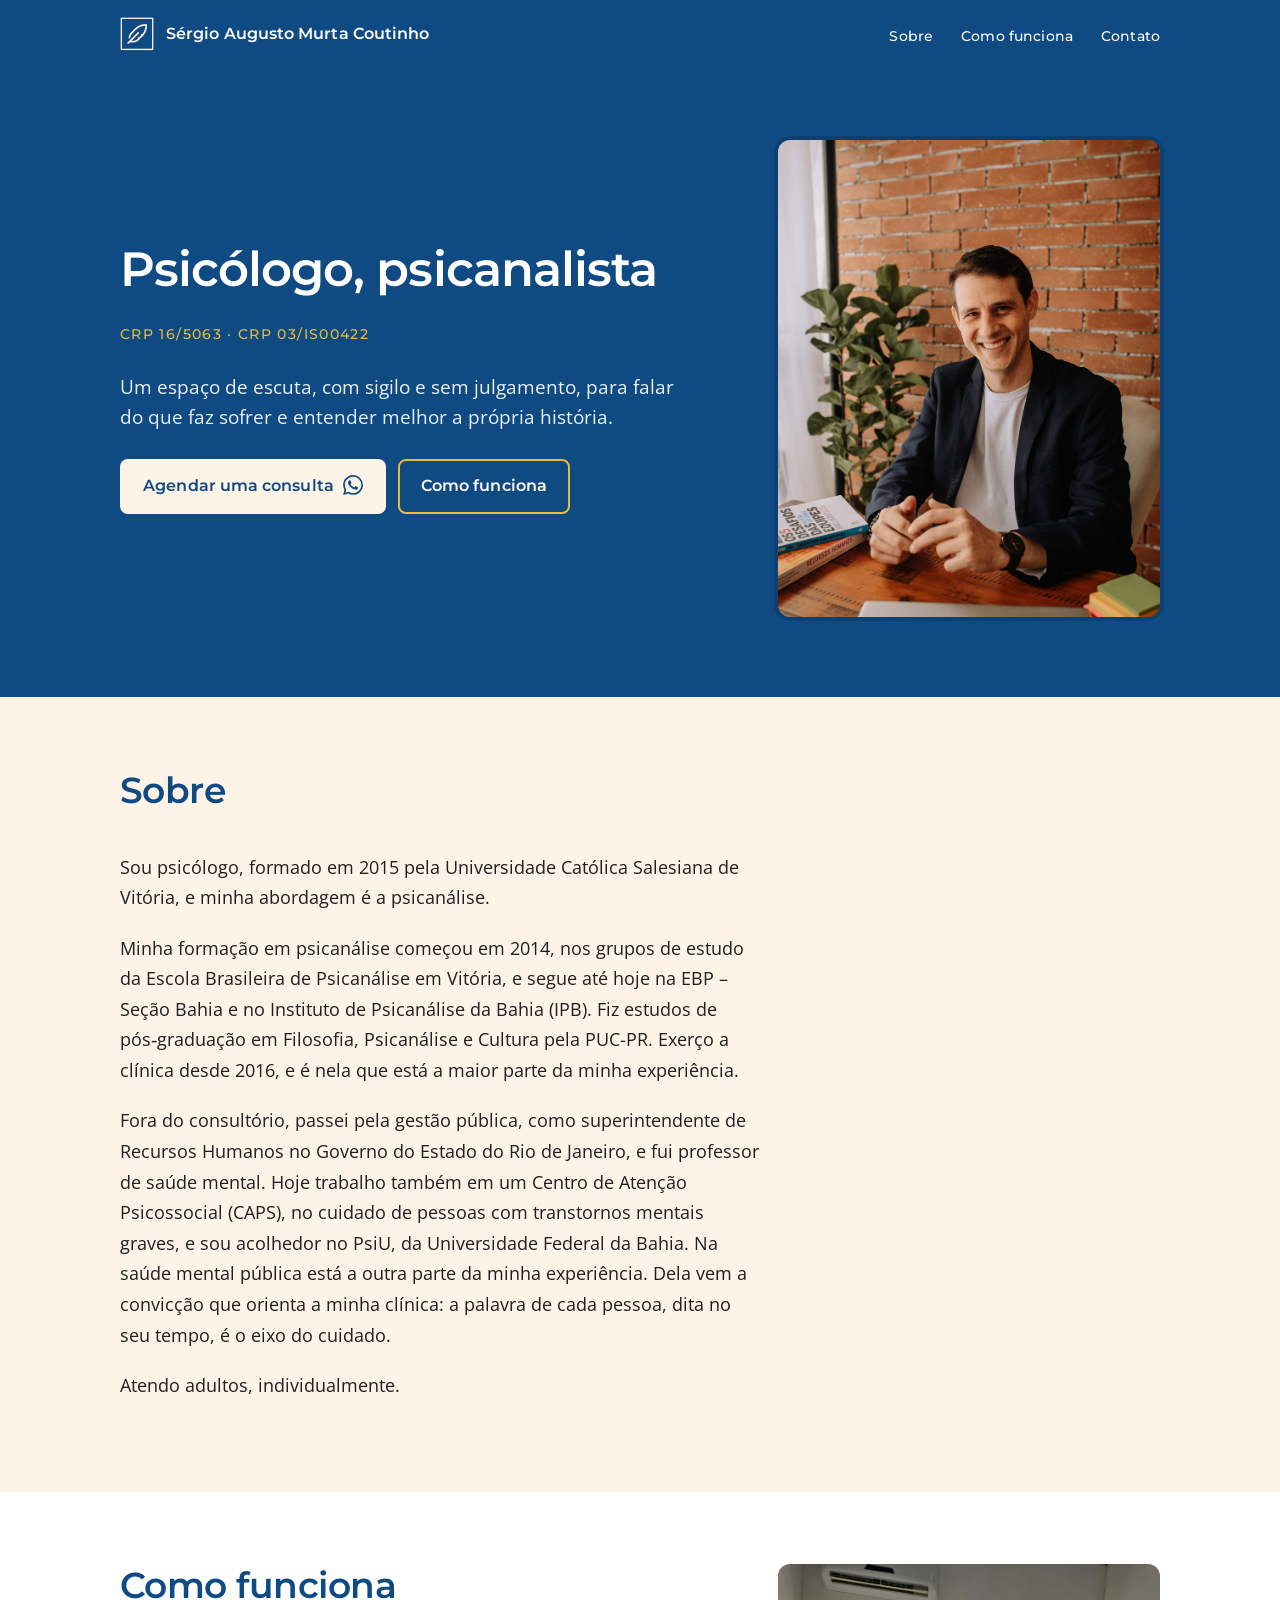
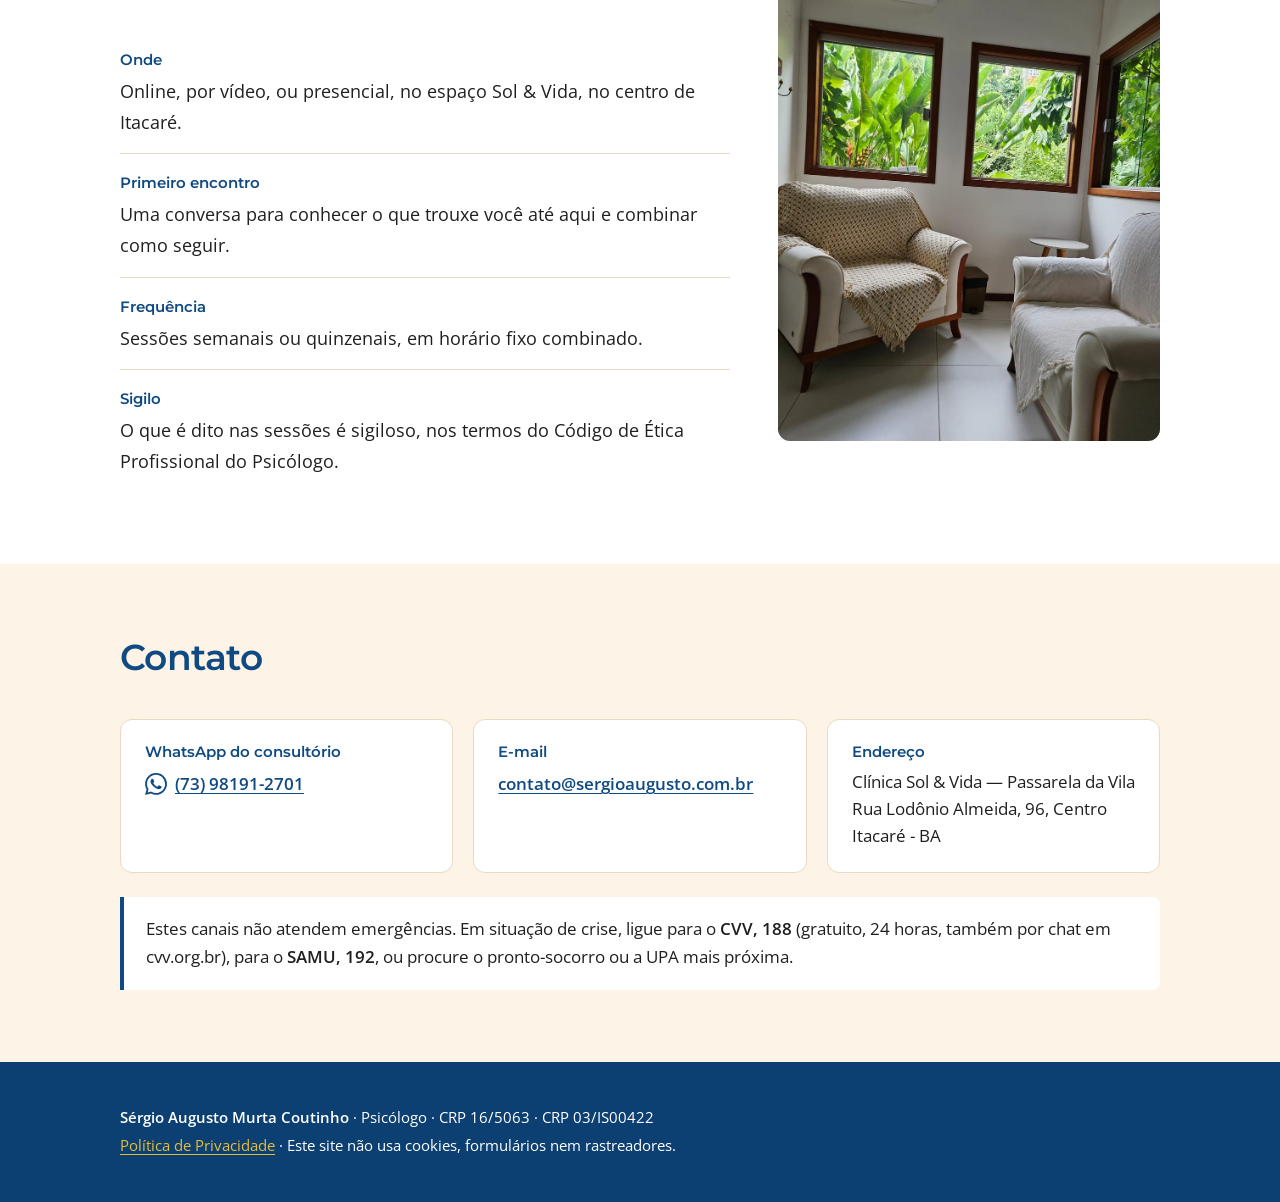
==== commit fff6a497: "Site: titulo visivel Psicologo, psicanalista" ====
--- a/index.html
+++ b/index.html
@@ -3,20 +3,39 @@
 <head>
 <meta charset="utf-8">
 <meta name="viewport" content="width=device-width, initial-scale=1">
-<title>Sérgio Augusto Murta Coutinho · Psicólogo · Online e em Itacaré (BA)</title>
-<meta name="description" content="Sérgio Augusto Murta Coutinho, psicólogo clínico de orientação psicanalítica (CRP 16/5063 · CRP 03/IS00422). Atendimento de adultos online e em Itacaré (BA).">
+<title>Psicólogo, psicanalista · Online e Itacaré (BA)</title>
+<meta name="description" content="Sérgio Augusto Murta Coutinho, psicólogo, psicanalista (CRP 16/5063 · CRP 03/IS00422). Atendimento de adultos online e em Itacaré (BA).">
 <meta http-equiv="Content-Security-Policy" content="default-src 'self'; img-src 'self'; style-src 'self' 'unsafe-inline'; font-src 'self'; script-src 'none'; object-src 'none'; base-uri 'self'; form-action 'none'">
 <meta name="referrer" content="no-referrer">
-<meta property="og:title" content="Sérgio Augusto Murta Coutinho · Psicólogo">
-<meta property="og:description" content="Psicólogo clínico de orientação psicanalítica. Atendimento online e em Itacaré (BA).">
+<meta property="og:title" content="Psicólogo, psicanalista · Online e Itacaré (BA)">
+<meta property="og:description" content="Sérgio Augusto Murta Coutinho, psicólogo, psicanalista (CRP 16/5063 · CRP 03/IS00422). Atendimento de adultos online e em Itacaré (BA).">
 <meta property="og:image" content="https://sergioaugusto.com.br/assets/img/compartilhar.jpg">
 <meta property="og:locale" content="pt_BR">
 <meta property="og:url" content="https://sergioaugusto.com.br/">
 <meta property="og:type" content="website">
-<link rel="icon" href="/favicon.png" type="image/png">
+<link rel="icon" href="/favicon.ico" sizes="48x48">
+<link rel="icon" type="image/png" sizes="16x16" href="/favicon-16x16.png">
+<link rel="icon" type="image/png" sizes="32x32" href="/favicon-32x32.png">
+<link rel="icon" type="image/png" sizes="96x96" href="/favicon-96x96.png">
+<link rel="icon" type="image/png" sizes="192x192" href="/android-chrome-192x192.png">
+<link rel="icon" type="image/png" sizes="512x512" href="/android-chrome-512x512.png">
+<link rel="apple-touch-icon" sizes="180x180" href="/apple-touch-icon.png">
 <link rel="preload" href="/assets/fontes/OpenSans.woff2" as="font" type="font/woff2" crossorigin>
 <link rel="preload" href="/assets/fontes/Montserrat.woff2" as="font" type="font/woff2" crossorigin>
 <link rel="stylesheet" href="/assets/estilo.css">
+<link rel="canonical" href="https://sergioaugusto.com.br/">
+<script type="application/ld+json">
+{"@context": "https://schema.org", "@type": "Psychologist",
+ "name": "Sérgio Augusto Murta Coutinho",
+ "description": "Psicólogo, psicanalista. Atendimento de adultos online e em Itacaré (BA).",
+ "url": "https://sergioaugusto.com.br/",
+ "telephone": "+55 73 98191-2701",
+ "email": "contato@sergioaugusto.com.br",
+ "address": {"@type": "PostalAddress", "addressLocality": "Itacaré", "addressRegion": "BA", "addressCountry": "BR"},
+ "areaServed": [{"@type": "City", "name": "Itacaré, BA"}, {"@type": "Country", "name": "Brasil"}],
+ "availableService": {"@type": "MedicalTherapy", "name": "Atendimento individual de psicologia e psicanálise para adultos, online e presencial em Itacaré (BA)"},
+ "identifier": [{"@type": "PropertyValue", "name": "CRP", "value": "16/5063"}, {"@type": "PropertyValue", "name": "CRP", "value": "03/IS00422"}]}
+</script>
 </head>
 <body>
 <a class="pular" href="#conteudo">Pular para o conteúdo</a>
@@ -36,7 +55,7 @@
   <section class="inicio" id="inicio">
     <div class="conteiner duas">
       <div>
-        <h1>Psicólogo clínico de orientação psicanalítica</h1>
+        <h1>Psicólogo, psicanalista</h1>
         <p class="linha-prof">CRP 16/5063 · CRP 03/IS00422</p>
         <p class="resumo">Um espaço de escuta, com sigilo e sem julgamento, para falar do que faz sofrer e entender melhor a própria história.</p>
         <div class="acoes">
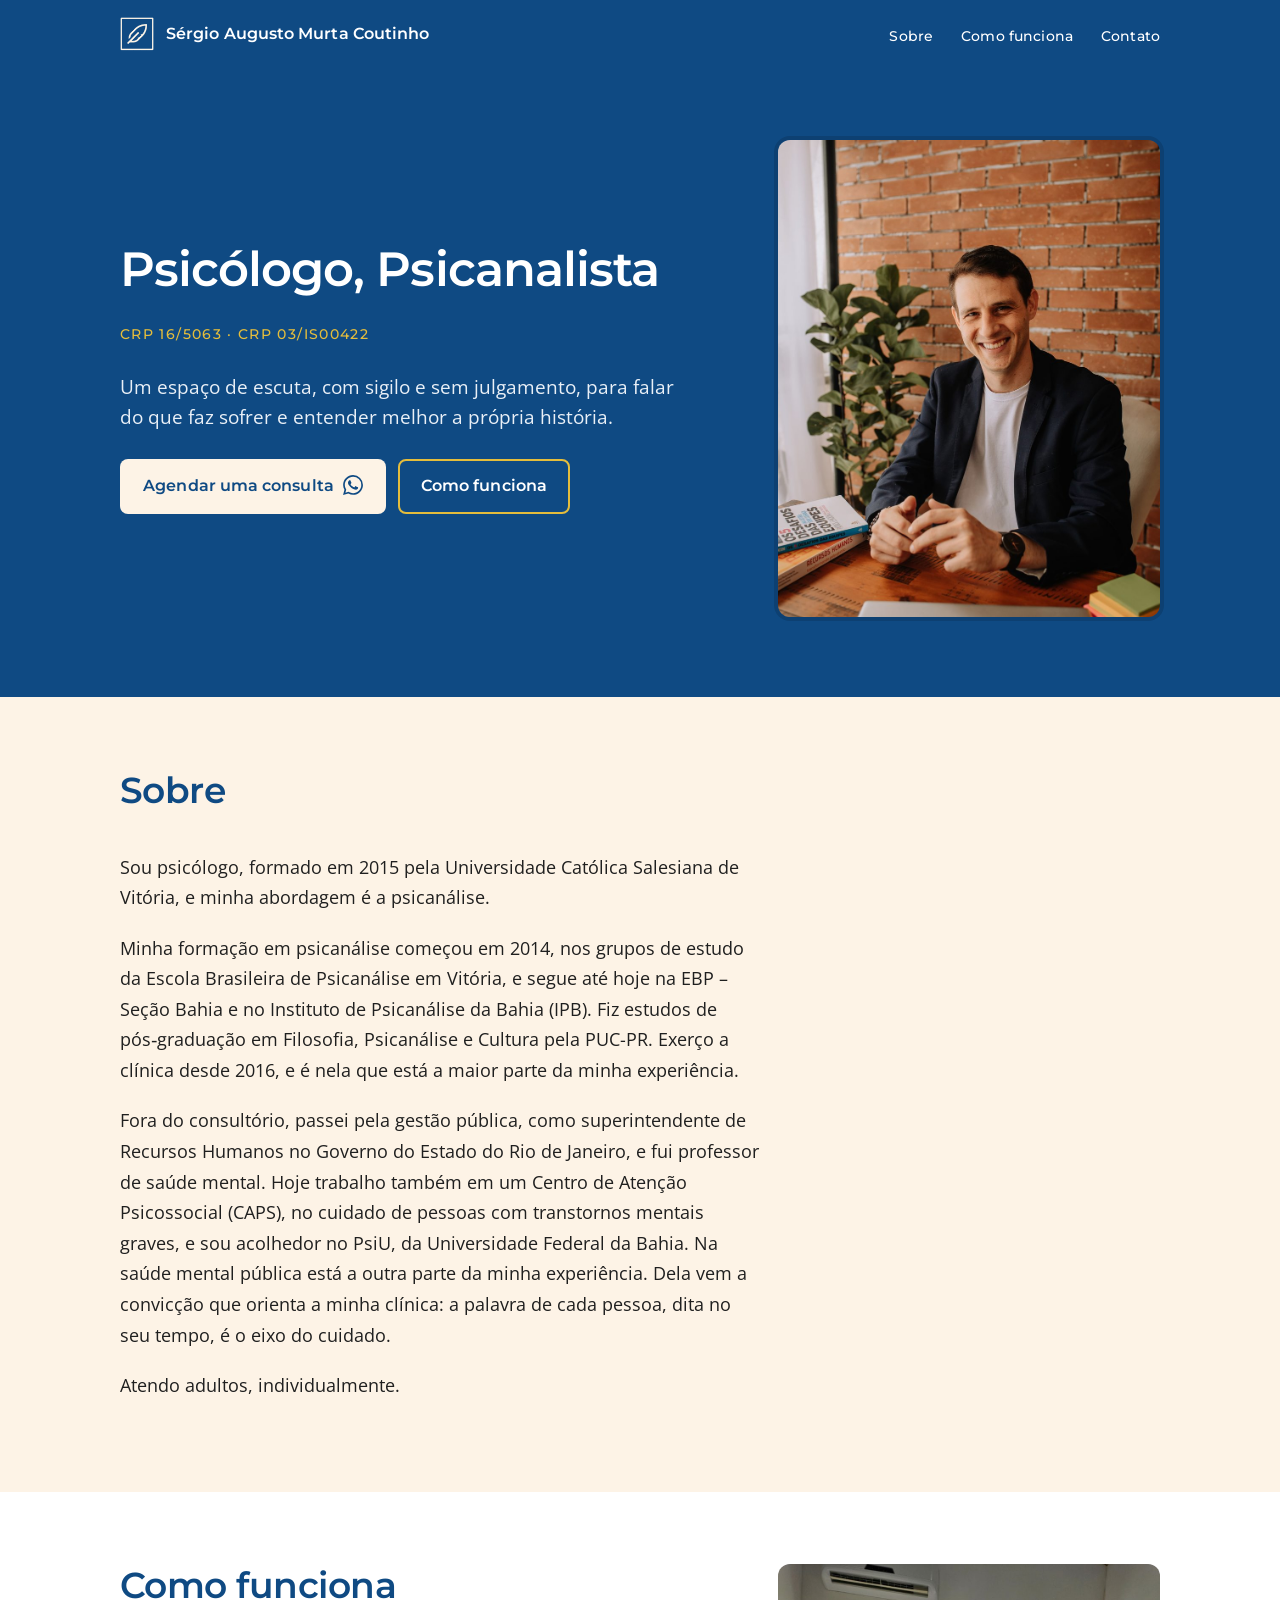
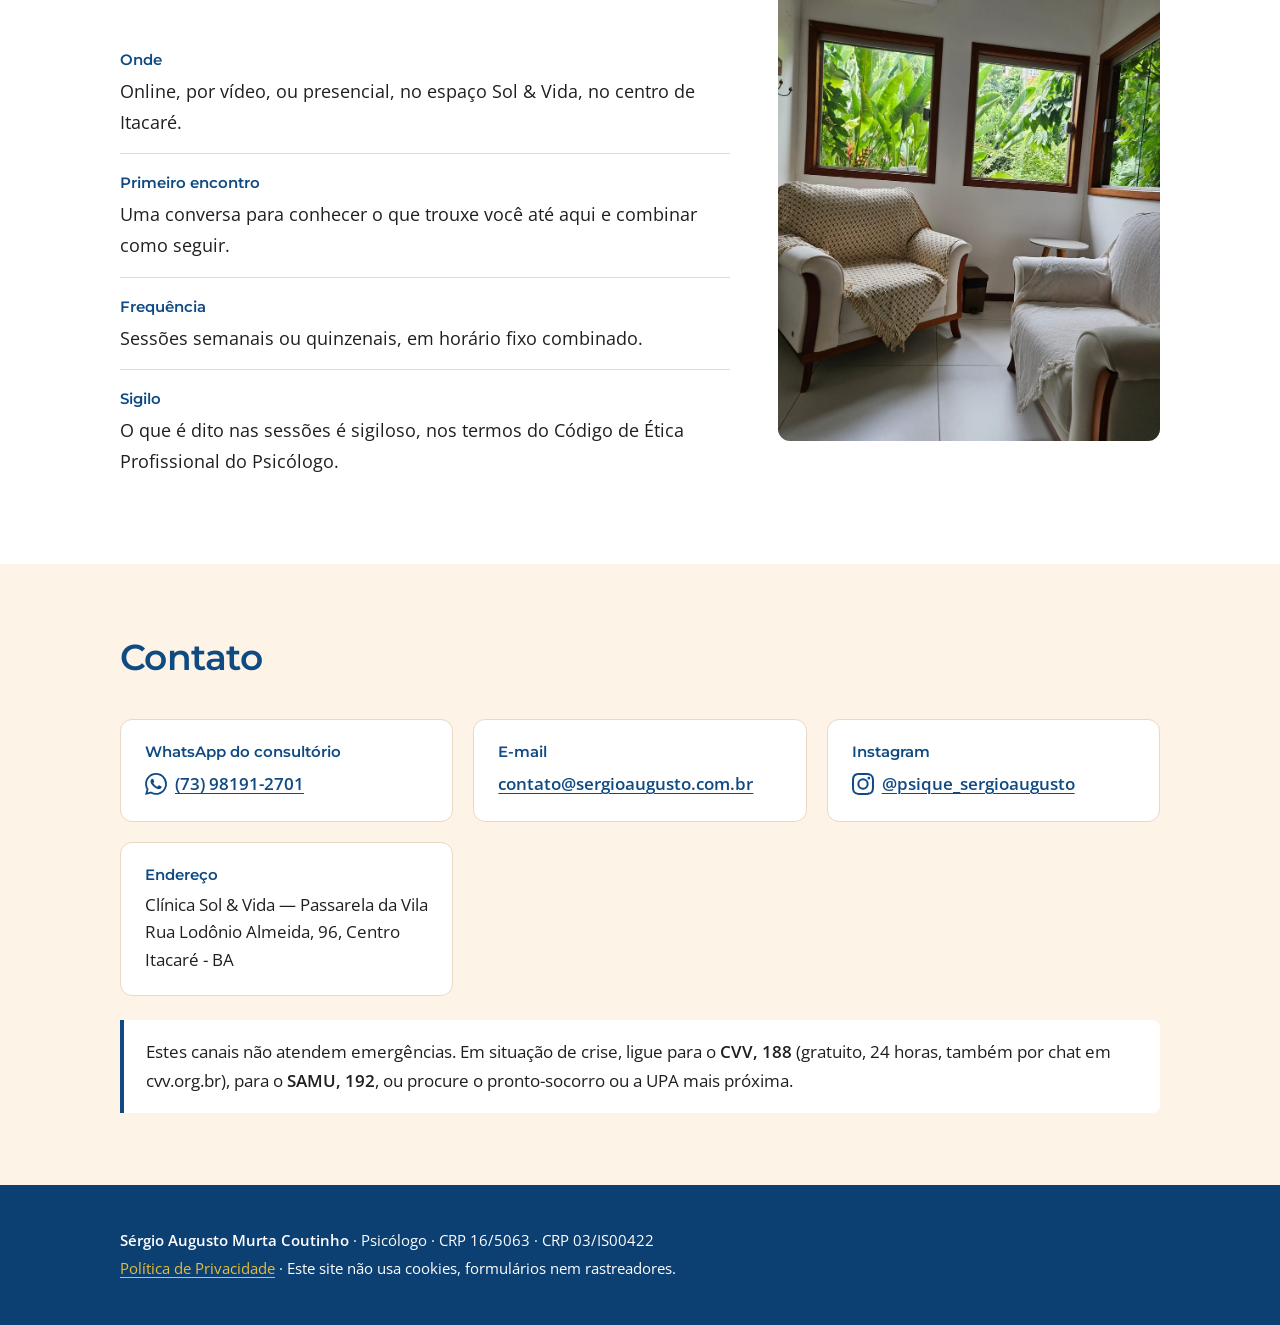
==== commit 98d9bb81: "Site: Instagram no Contato e Psicanalista com P maiusculo" ====
--- a/index.html
+++ b/index.html
@@ -3,11 +3,11 @@
 <head>
 <meta charset="utf-8">
 <meta name="viewport" content="width=device-width, initial-scale=1">
-<title>Psicólogo, psicanalista · Online e Itacaré (BA)</title>
+<title>Psicólogo, Psicanalista · Online e Itacaré (BA)</title>
 <meta name="description" content="Sérgio Augusto Murta Coutinho, psicólogo, psicanalista (CRP 16/5063 · CRP 03/IS00422). Atendimento de adultos online e em Itacaré (BA).">
 <meta http-equiv="Content-Security-Policy" content="default-src 'self'; img-src 'self'; style-src 'self' 'unsafe-inline'; font-src 'self'; script-src 'none'; object-src 'none'; base-uri 'self'; form-action 'none'">
 <meta name="referrer" content="no-referrer">
-<meta property="og:title" content="Psicólogo, psicanalista · Online e Itacaré (BA)">
+<meta property="og:title" content="Psicólogo, Psicanalista · Online e Itacaré (BA)">
 <meta property="og:description" content="Sérgio Augusto Murta Coutinho, psicólogo, psicanalista (CRP 16/5063 · CRP 03/IS00422). Atendimento de adultos online e em Itacaré (BA).">
 <meta property="og:image" content="https://sergioaugusto.com.br/assets/img/compartilhar.jpg">
 <meta property="og:locale" content="pt_BR">
@@ -27,10 +27,11 @@
 <script type="application/ld+json">
 {"@context": "https://schema.org", "@type": "Psychologist",
  "name": "Sérgio Augusto Murta Coutinho",
- "description": "Psicólogo, psicanalista. Atendimento de adultos online e em Itacaré (BA).",
+ "description": "Psicólogo, Psicanalista. Atendimento de adultos online e em Itacaré (BA).",
  "url": "https://sergioaugusto.com.br/",
  "telephone": "+55 73 98191-2701",
  "email": "contato@sergioaugusto.com.br",
+ "sameAs": ["https://www.instagram.com/psique_sergioaugusto/"],
  "address": {"@type": "PostalAddress", "addressLocality": "Itacaré", "addressRegion": "BA", "addressCountry": "BR"},
  "areaServed": [{"@type": "City", "name": "Itacaré, BA"}, {"@type": "Country", "name": "Brasil"}],
  "availableService": {"@type": "MedicalTherapy", "name": "Atendimento individual de psicologia e psicanálise para adultos, online e presencial em Itacaré (BA)"},
@@ -55,7 +56,7 @@
   <section class="inicio" id="inicio">
     <div class="conteiner duas">
       <div>
-        <h1>Psicólogo, psicanalista</h1>
+        <h1>Psicólogo, Psicanalista</h1>
         <p class="linha-prof">CRP 16/5063 · CRP 03/IS00422</p>
         <p class="resumo">Um espaço de escuta, com sigilo e sem julgamento, para falar do que faz sofrer e entender melhor a própria história.</p>
         <div class="acoes">
@@ -100,6 +101,7 @@
       <div class="contatos">
         <div class="cartao"><h3>WhatsApp do consultório</h3><a href="https://wa.me/5573981912701"><svg class="icone" viewBox="0 0 24 24" width="22" height="22" aria-hidden="true" focusable="false"><path fill="currentColor" d="M17.472 14.382c-.297-.149-1.758-.867-2.03-.967-.273-.099-.471-.148-.67.15-.197.297-.767.966-.94 1.164-.173.199-.347.223-.644.075-.297-.15-1.255-.463-2.39-1.475-.883-.788-1.48-1.761-1.653-2.059-.173-.297-.018-.458.13-.606.134-.133.298-.347.446-.52.149-.174.198-.298.298-.497.099-.198.05-.371-.025-.52-.075-.149-.669-1.612-.916-2.207-.242-.579-.487-.5-.669-.51-.173-.008-.371-.01-.57-.01-.198 0-.52.074-.792.372-.272.297-1.04 1.016-1.04 2.479 0 1.462 1.065 2.875 1.213 3.074.149.198 2.096 3.2 5.077 4.487.709.306 1.262.489 1.694.625.712.227 1.36.195 1.871.118.571-.085 1.758-.719 2.006-1.413.248-.694.248-1.289.173-1.413-.074-.124-.272-.198-.57-.347m-5.421 7.403h-.004a9.87 9.87 0 01-5.031-1.378l-.361-.214-3.741.982.998-3.648-.235-.374a9.86 9.86 0 01-1.51-5.26c.001-5.45 4.436-9.884 9.888-9.884 2.64 0 5.122 1.03 6.988 2.898a9.825 9.825 0 012.893 6.994c-.003 5.45-4.437 9.884-9.885 9.884m8.413-18.297A11.815 11.815 0 0012.05 0C5.495 0 .16 5.335.157 11.892c0 2.096.547 4.142 1.588 5.945L.057 24l6.305-1.654a11.882 11.882 0 005.683 1.448h.005c6.554 0 11.89-5.335 11.893-11.893a11.821 11.821 0 00-3.48-8.413z"/></svg>(73) 98191-2701</a></div>
         <div class="cartao"><h3>E-mail</h3><a href="mailto:contato@sergioaugusto.com.br">contato@sergioaugusto.com.br</a></div>
+        <div class="cartao"><h3>Instagram</h3><a href="https://www.instagram.com/psique_sergioaugusto/" rel="noopener"><svg class="icone" viewBox="0 0 24 24" width="22" height="22" aria-hidden="true" focusable="false"><path fill="currentColor" d="M12 2.2c3.2 0 3.6 0 4.8.1 1.2.1 1.8.2 2.2.4.6.2 1 .5 1.4.9.4.4.7.8.9 1.4.2.4.4 1 .4 2.2.1 1.3.1 1.6.1 4.8s0 3.6-.1 4.8c-.1 1.2-.2 1.8-.4 2.2-.2.6-.5 1-.9 1.4-.4.4-.8.7-1.4.9-.4.2-1 .4-2.2.4-1.3.1-1.6.1-4.8.1s-3.6 0-4.8-.1c-1.2-.1-1.8-.2-2.2-.4-.6-.2-1-.5-1.4-.9-.4-.4-.7-.8-.9-1.4-.2-.4-.4-1-.4-2.2-.1-1.3-.1-1.6-.1-4.8s0-3.6.1-4.8c.1-1.2.2-1.8.4-2.2.2-.6.5-1 .9-1.4.4-.4.8-.7 1.4-.9.4-.2 1-.4 2.2-.4 1.2-.1 1.6-.1 4.8-.1M12 0C8.7 0 8.3 0 7.1.1 5.8.1 4.9.3 4.1.6c-.8.3-1.5.7-2.1 1.4C1.3 2.6.9 3.3.6 4.1.3 4.9.1 5.8.1 7.1 0 8.3 0 8.7 0 12s0 3.7.1 4.9c.1 1.3.3 2.2.6 2.9.3.8.7 1.5 1.4 2.1.7.7 1.3 1.1 2.1 1.4.8.3 1.6.5 2.9.6 1.2.1 1.6.1 4.9.1s3.7 0 4.9-.1c1.3-.1 2.2-.3 2.9-.6.8-.3 1.5-.7 2.1-1.4.7-.7 1.1-1.3 1.4-2.1.3-.8.5-1.6.6-2.9.1-1.2.1-1.6.1-4.9s0-3.7-.1-4.9c-.1-1.3-.3-2.2-.6-2.9-.3-.8-.7-1.5-1.4-2.1-.7-.7-1.3-1.1-2.1-1.4-.8-.3-1.6-.5-2.9-.6C15.7 0 15.3 0 12 0zm0 5.8a6.2 6.2 0 100 12.4 6.2 6.2 0 000-12.4zM12 16a4 4 0 110-8 4 4 0 010 8zm6.4-11.8a1.4 1.4 0 100 2.9 1.4 1.4 0 000-2.9z"/></svg>@psique_sergioaugusto</a></div>
         <div class="cartao"><h3>Endereço</h3><p>Clínica Sol &amp; Vida — Passarela da Vila<br>Rua Lodônio Almeida, 96, Centro<br>Itacaré - BA</p></div>
       </div>
       <p class="aviso">Estes canais não atendem emergências. Em situação de crise, ligue para o <strong>CVV, 188</strong> (gratuito, 24 horas, também por chat em cvv.org.br), para o <strong>SAMU, 192</strong>, ou procure o pronto-socorro ou a UPA mais próxima.</p>
